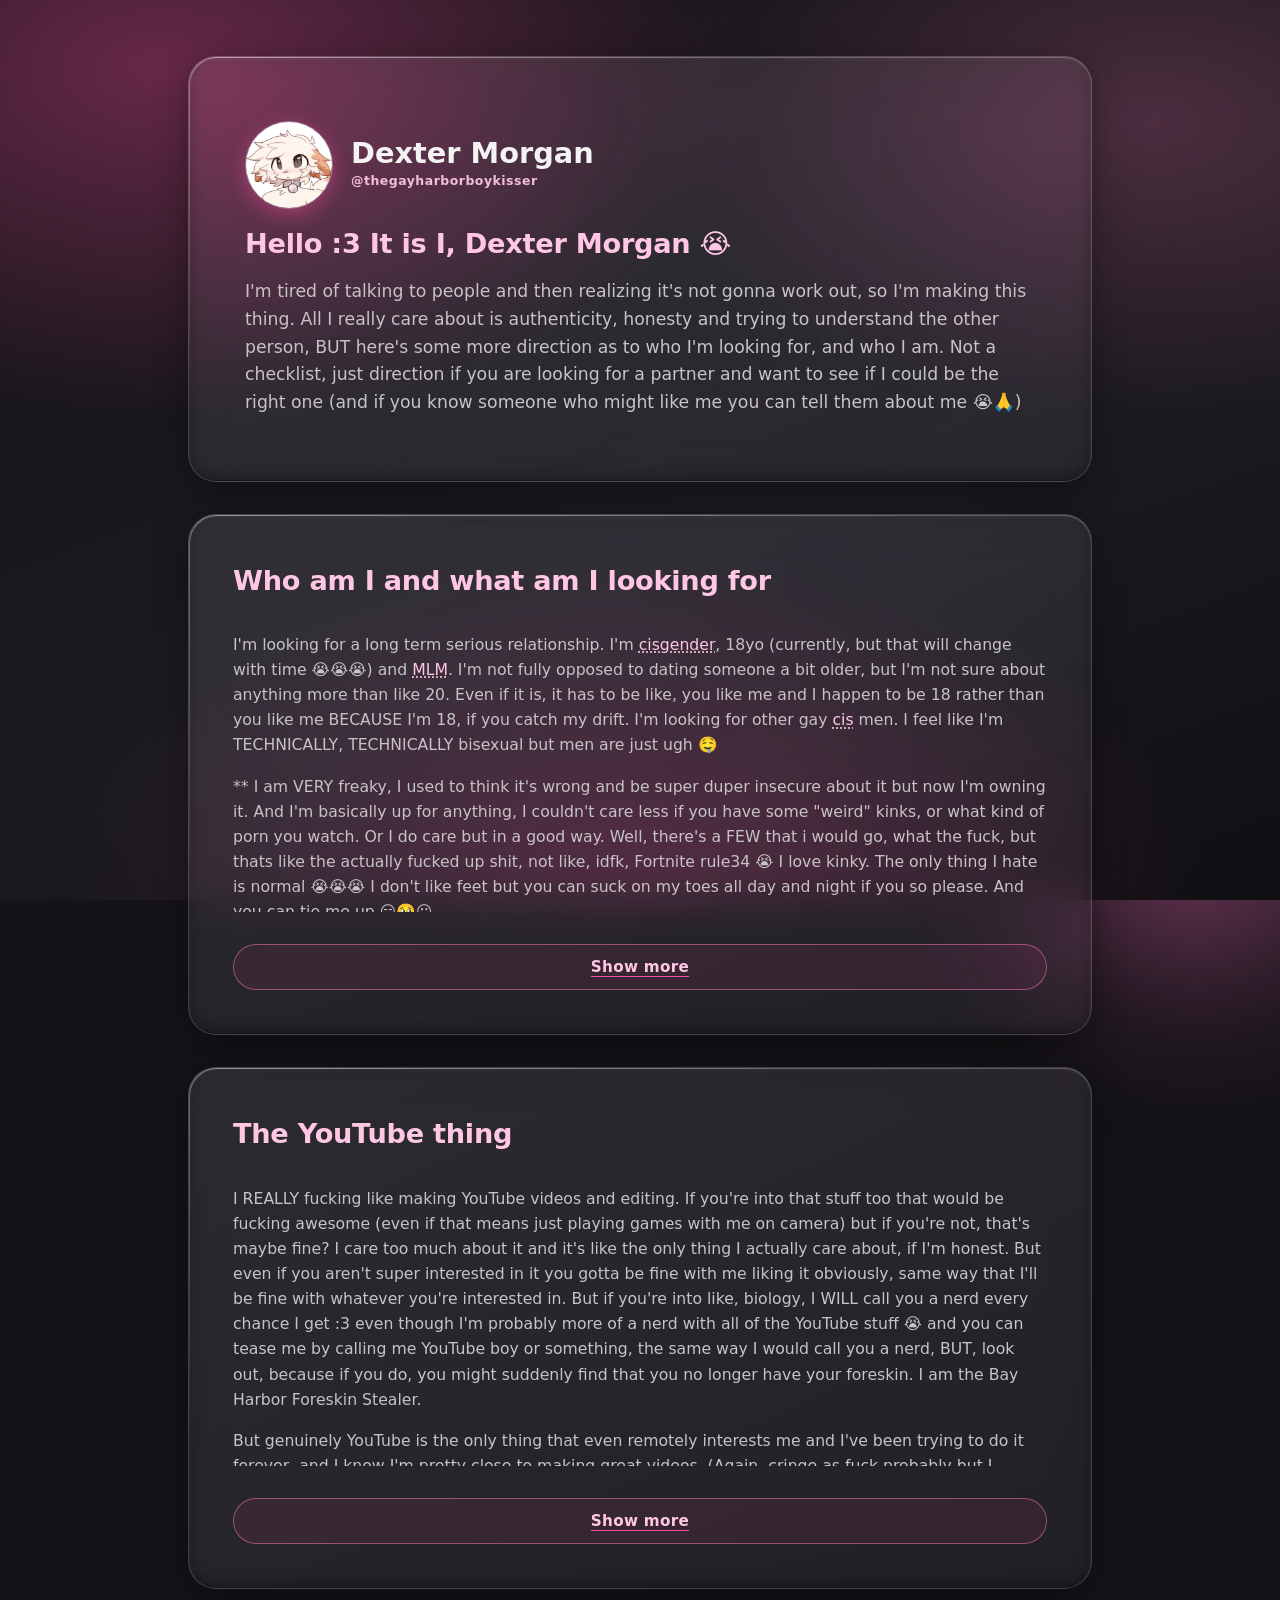
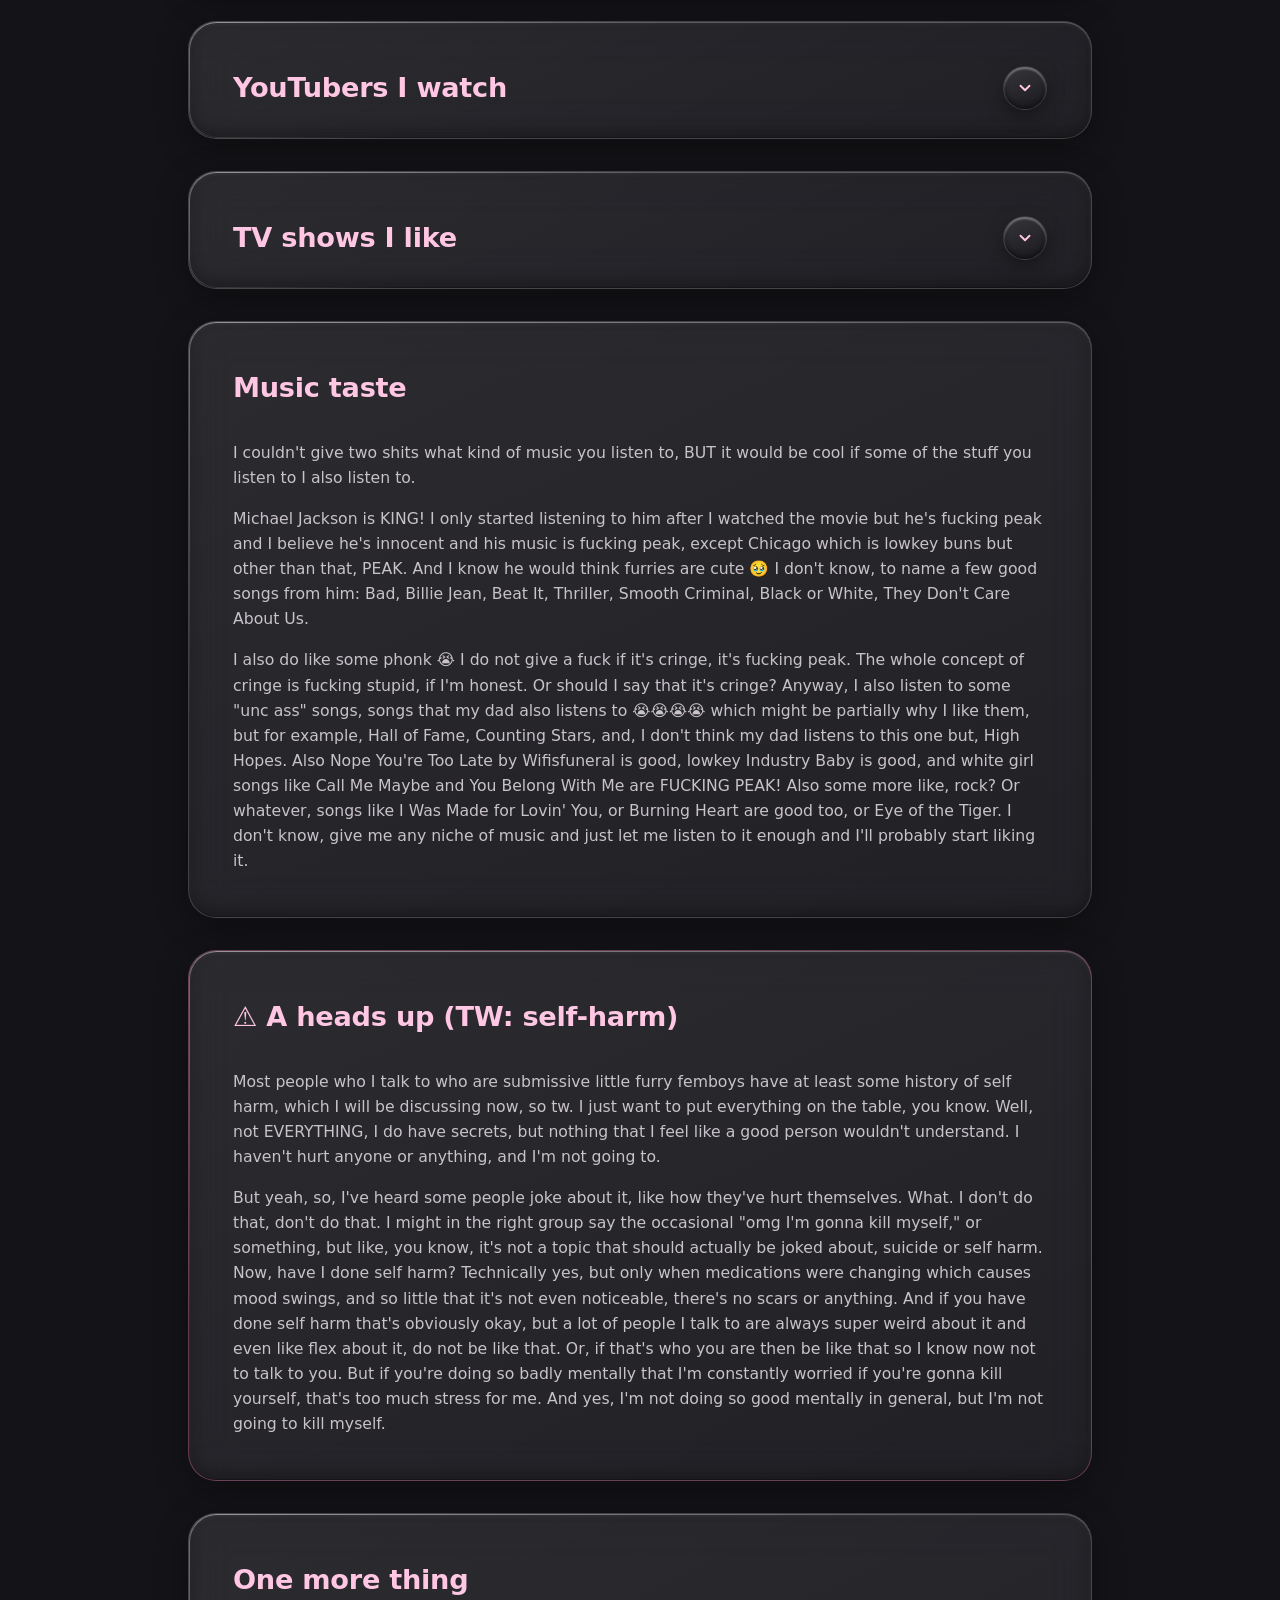
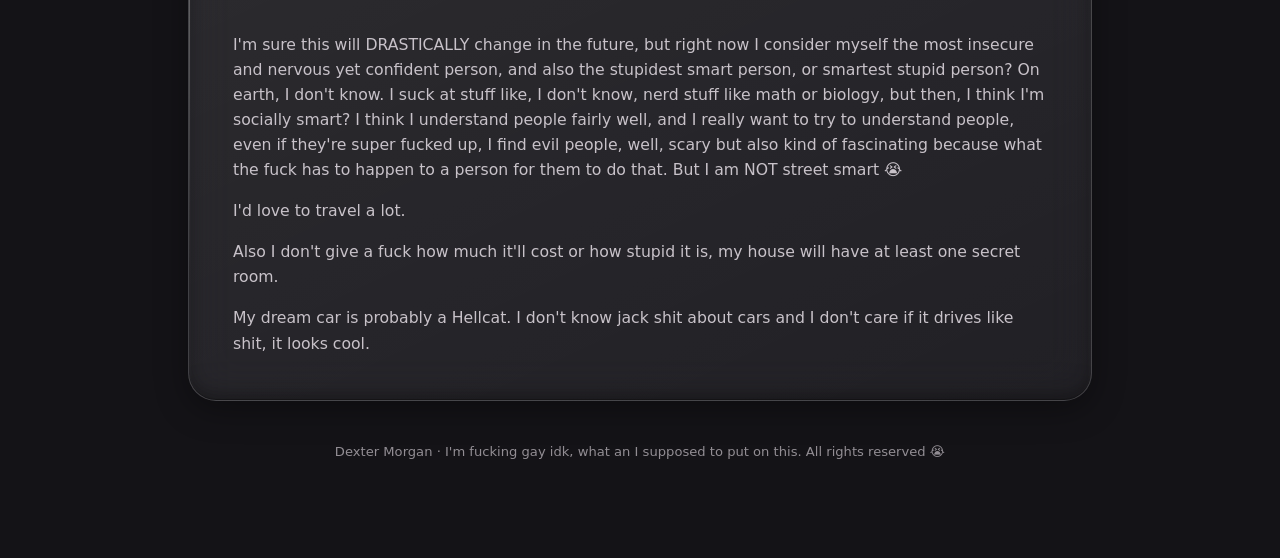
==== indedx.html @ f78ec670 "Rename index.html to indedx.html" ====
<!DOCTYPE html>
<html lang="en">
<head>
<meta charset="utf-8"/>
<meta content="width=device-width, initial-scale=1.0" name="viewport"/>
<meta name="theme-color" content="#141317"/>
<meta name="apple-mobile-web-app-status-bar-style" content="black"/>
<meta name="color-scheme" content="dark"/>
<link rel="icon" type="image/png" href="favicon.png"/>
<title>About Me</title>
<script>
  // If this file is being served for the /socialanxiety path, bounce immediately.
  if (/\/socialanxiety\/?$/.test(window.location.pathname)) {
    window.location.replace("https://youtu.be/AqlhRFUYCM8");
  }
</script>
<style>
  :root{
    --bg-0:#141317;
    --bg-1:#1c1a20;
    --pink-0:#ff7ab8;
    --pink-1:#ff4fa0;
    --pink-soft:#ffc7e3;
    --glass-fill: rgba(255,255,255,0.06);
    --glass-fill-strong: rgba(255,255,255,0.1);
    --glass-border: rgba(255,255,255,0.14);
    --text-0:#f5f2f4;
    --text-1:#c8c2c9;
    --radius-lg: 28px;
    --radius-md: 18px;
  }

  *{ box-sizing:border-box; margin:0; padding:0; }
  html{ -webkit-text-size-adjust:100%; scroll-behavior:smooth; background:var(--bg-0); }

  body{
    min-height:100svh;
    font-family:'Segoe UI', system-ui, -apple-system, sans-serif;
    color:var(--text-0);
    background:
      radial-gradient(60% 50% at 12% 8%, rgba(255,79,160,0.35), transparent 60%),
      radial-gradient(55% 45% at 90% 12%, rgba(255,122,184,0.22), transparent 60%),
      radial-gradient(65% 55% at 50% 100%, rgba(255,79,160,0.18), transparent 60%),
      linear-gradient(160deg, var(--bg-0), var(--bg-1) 60%, #100f13);
    background-attachment:fixed;
    background-size: 130% 130%, 120% 120%, 115% 115%, auto;
    background-position: 10% 10%, 90% 5%, 50% 100%, 0 0;
    animation: shiftBackground 46s ease-in-out infinite;
    overflow-x:hidden;
    line-height:1.6;
  }

  body::before, body::after{
    content:"";
    position:fixed;
    border-radius:50%;
    filter: blur(80px) saturate(130%);
    z-index:-1;
    opacity:0.6;
    will-change: transform;
  }
  body::before{
    width:min(50vw, 480px); height:min(50vw, 480px);
    background:radial-gradient(circle, var(--pink-1), transparent 70%);
    top:-10%; left:-10%;
    animation: driftBlobsA 38s ease-in-out infinite;
  }
  body::after{
    width:min(45vw, 420px); height:min(45vw, 420px);
    background:radial-gradient(circle, var(--pink-0), transparent 70%);
    bottom:-15%; right:-10%;
    animation: driftBlobsB 46s ease-in-out infinite;
  }

  @keyframes driftBlobsA{
    0%{ transform: translate(0,0) scale(1) rotate(0deg); }
    25%{ transform: translate(70px,-50px) scale(1.12) rotate(10deg); }
    50%{ transform: translate(30px,60px) scale(0.94) rotate(-6deg); }
    75%{ transform: translate(-60px,10px) scale(1.06) rotate(6deg); }
    100%{ transform: translate(0,0) scale(1) rotate(0deg); }
  }
  @keyframes driftBlobsB{
    0%{ transform: translate(0,0) scale(1) rotate(0deg); }
    30%{ transform: translate(-60px,40px) scale(1.1) rotate(-8deg); }
    60%{ transform: translate(-20px,-60px) scale(0.92) rotate(5deg); }
    85%{ transform: translate(50px,-15px) scale(1.05) rotate(-4deg); }
    100%{ transform: translate(0,0) scale(1) rotate(0deg); }
  }
  @keyframes shiftBackground{
    0%{ background-position: 10% 10%, 90% 5%, 50% 100%, 0 0; }
    25%{ background-position: 4% 6%, 94% 0%, 44% 96%, 0 0; }
    50%{ background-position: 0% 2%, 96% 14%, 56% 92%, 0 0; }
    75%{ background-position: 14% 4%, 86% 12%, 62% 100%, 0 0; }
    100%{ background-position: 10% 10%, 90% 5%, 50% 100%, 0 0; }
  }

  .wrap{
    max-width:1000px;
    margin:0 auto;
    padding: clamp(20px, 5vw, 56px) clamp(16px, 6vw, 48px) clamp(48px, 8vw, 96px);
    display:flex;
    flex-direction:column;
    gap: clamp(20px, 4vw, 32px);
  }

  .glass{
    background: linear-gradient(155deg, var(--glass-fill-strong), var(--glass-fill));
    border: 1px solid var(--glass-border);
    border-radius: var(--radius-lg);
    backdrop-filter: blur(22px) saturate(140%);
    -webkit-backdrop-filter: blur(22px) saturate(140%);
    box-shadow:
      0 8px 32px rgba(0,0,0,0.35),
      inset 0 1px 0 rgba(255,255,255,0.22),
      inset 0 2px 5px rgba(255,255,255,0.06),
      inset 0 -1px 0 rgba(0,0,0,0.3),
      inset 0 -6px 14px rgba(0,0,0,0.28);
    position:relative;
  }
  .glass::before{
    content:"";
    position:absolute; inset:0; border-radius:inherit; padding:1px;
    background:linear-gradient(155deg, rgba(255,255,255,0.35), transparent 40%);
    -webkit-mask: linear-gradient(#000 0 0) content-box, linear-gradient(#000 0 0);
    -webkit-mask-composite: xor; mask-composite: exclude;
    pointer-events:none;
  }

  /* ---------- pink jump / trigger links ---------- */
  .pink-link{
    color:var(--pink-0);
    text-decoration:underline;
    text-decoration-color:var(--pink-1);
    text-underline-offset:4px;
    font-weight:600;
    cursor:pointer;
    background:none;
    border:none;
    font:inherit;
    padding:0;
  }
  .pink-link:hover{ color:var(--pink-soft); }

  .term-tooltip{
    position:relative;
    cursor:help;
    color:var(--pink-soft);
    text-decoration:underline dotted;
    text-underline-offset:2px;
  }
  .term-tooltip::after{
    content: attr(data-tooltip);
    position:absolute;
    left:50%;
    top:100%;
    transform:translateX(-50%);
    white-space:nowrap;
    background:rgba(20,18,22,0.95);
    color:#fff;
    padding:6px 10px;
    border-radius:999px;
    font-size:0.78rem;
    opacity:0;
    pointer-events:none;
    transition:opacity 0.15s ease;
    margin-top:8px;
    z-index:10;
  }
  .term-tooltip:hover::after{ opacity:1; }

  /* ---------- hero ---------- */
  .hero{
    padding: clamp(32px, 6vw, 64px) clamp(24px, 6vw, 56px);
    display:flex;
    flex-direction:column;
    align-items:flex-start;
    gap:20px;
  }
  .hero-heading{
    display:flex;
    align-items:center;
    gap:18px;
  }
  .avatar{
    width:88px; height:88px; border-radius:50%;
    object-fit:cover;
    border:1px solid rgba(255,255,255,0.35);
    box-shadow: 0 6px 20px rgba(255,79,160,0.4), inset 0 2px 4px rgba(255,255,255,0.4);
    flex-shrink:0;
  }
  .hero-title{
    display:flex;
    flex-direction:column;
    gap:2px;
  }
  .eyebrow{
    text-transform:uppercase; letter-spacing:0.16em; font-size:0.75rem;
    color:var(--pink-soft); font-weight:600;
  }
  .hero-name{
    font-size: 1.8rem;
    font-weight:700;
    line-height:1.02;
    color:var(--text-0);
  }
  .hero-handle{
    color:var(--pink-soft);
    font-size:0.78rem;
    opacity:0.94;
    letter-spacing:0.04em;
    font-weight:600;
  }
  h1{
    margin:0;
    font-size: clamp(1.3rem, 2.6vw, 1.7rem);
    line-height:1.08;
    font-weight:700;
    letter-spacing:-0.01em;
    color:var(--pink-soft);
  }
  .hero p{ max-width:none; width:100%; color:var(--text-1); font-size: clamp(0.98rem, 1.4vw, 1.08rem); }
  @media (max-width:760px){
    .hero{ grid-template-columns:1fr; }
    .hero-heading{ flex-direction:column; align-items:flex-start; }
  }

  /* YouTube PFP preview button and modal */
  .youtube-btn{ display:inline-block; margin-top:6px; border-radius:999px; padding:6px 10px; font-weight:700; font-size:0.9rem; color:var(--pink-soft); background:transparent; border:1px solid rgba(255,122,184,0.45); cursor:pointer; }
  .youtube-btn:hover{ background:rgba(255,79,160,0.06); }

  .yt-modal{ z-index:120; }
  .yt-modal .modal-box{ width:min(60vw,420px); height:auto; aspect-ratio:auto; padding:12px; display:flex; align-items:center; justify-content:center; background:linear-gradient(155deg, var(--glass-fill-strong), var(--glass-fill)); }
  .yt-modal img{ width:100%; height:100%; object-fit:contain; border-radius:12px; background:#000; }

  /* ---------- YouTubers I watch (vertical list, pfp left) ---------- */
  .yt-subs{ display:grid; grid-template-columns:repeat(auto-fill, minmax(200px, 1fr)); gap:8px 16px; }
  .yt-sub{ display:flex; gap:12px; align-items:center; padding:8px 4px; min-width:0; }
  .yt-sub a{ display:flex; gap:12px; align-items:center; text-decoration:none; color:inherit; width:100%; }
  .yt-sub img{ width:48px; height:48px; border-radius:8px; object-fit:cover; border:1px solid rgba(255,255,255,0.04); box-shadow:0 6px 18px rgba(0,0,0,0.35); transition: transform 0.16s ease, box-shadow 0.16s ease; background:linear-gradient(180deg,#0f0f11,#151415); }
  .yt-sub:hover img{ transform:scale(1.06); box-shadow:0 12px 30px rgba(255,79,160,0.12); }
  .yt-sub .meta{ display:flex; flex-direction:column; align-items:flex-start; min-width:0; }
  .yt-sub .label{ font-size:0.95rem; font-weight:700; color:var(--text-0); max-width:100%; overflow:hidden; text-overflow:ellipsis; white-space:nowrap; }
  .yt-sub .handle{ font-size:0.78rem; color:var(--text-1); opacity:0.95; margin-top:4px; max-width:100%; overflow:hidden; text-overflow:ellipsis; white-space:nowrap; }

  /* TV shows grid & banner */
  .tv-banner{ width:100%; height:200px; border-radius:16px; background-size:cover; background-position:center; margin-bottom:20px; box-shadow: inset 0 1px 0 rgba(255,255,255,0.04), 0 8px 24px rgba(0,0,0,0.4); overflow:hidden; }
  .tv-banner[aria-hidden="true"]{ display:none; margin-bottom:0; }
  .tv-grid{ display:grid; grid-template-columns:repeat(5, 1fr); gap:24px 20px; align-items:start; padding:6px 4px 12px; }
  @media (max-width:900px){ .tv-grid{ grid-template-columns:repeat(4,1fr);} }
  @media (max-width:720px){ .tv-grid{ grid-template-columns:repeat(3,1fr); gap:20px 16px;} }
  @media (max-width:460px){ .tv-grid{ grid-template-columns:repeat(2,1fr); gap:18px 14px;} }
  .tv-card{ display:flex; flex-direction:column; gap:10px; }
  #tvShows.collapsed{ padding-bottom:12px; }
  #tvShows .expandable-wrap{ max-height:0; overflow:hidden; transition:max-height 0.35s ease; display:flex; flex-direction:column; gap:16px; margin-top:0; }
  #tvShows .expandable-wrap.expanded{ max-height:2000px; margin-top:6px; }
  .tv-poster{ border-radius:12px; overflow:hidden; background:#0f0f11; position:relative; aspect-ratio:2/3; transition: box-shadow 0.25s ease, transform 0.25s ease; border:1px solid rgba(255,255,255,0.06); }
  .tv-poster button{ display:block; width:100%; height:100%; border:none; background:transparent; padding:0; margin:0; cursor:pointer; }
  .tv-poster img{ width:100%; height:100%; object-fit:cover; display:block; transition: transform 0.24s ease; position:relative; z-index:0; }
  .tv-title{ font-size:0.88rem; font-weight:700; color:var(--text-0); line-height:1.2; text-align:center; padding:0 4px; margin-top:2px; }
  .tv-poster::before{ content:''; position:absolute; inset:0; background:linear-gradient(115deg, rgba(255,255,255,0) 15%, rgba(255,255,255,0.14) 38%, rgba(255,255,255,0.55) 50%, rgba(255,255,255,0.14) 62%, rgba(255,255,255,0) 85%); mix-blend-mode:overlay; transform:translateX(-140%); opacity:0; transition: transform 0.45s ease, opacity 0.25s ease; pointer-events:none; z-index:1; }
  .tv-poster:hover::before{ transform:translateX(140%); opacity:1; }
  .tv-poster:hover img{ transform:scale(1.05); }
  .tv-card:hover .tv-poster{ box-shadow:0 18px 40px rgba(255,79,160,0.18); transform:translateY(-3px); }

  /* header row shared by the collapsible sections: heading left, arrow pinned right + vertically centered on the row itself (not the whole card) */
  .section-header{ display:flex; align-items:center; justify-content:space-between; gap:16px; }
  .section-header h2{ margin-bottom:0; line-height:1; transform:translateY(-1px); }
  #subscriptions.collapsed{ padding-bottom:12px; }
  #subscriptions .expandable-wrap{ max-height:0; overflow:hidden; transition:max-height 0.35s ease; margin-top:0; }
  #subscriptions .expandable-wrap.expanded{ max-height:2000px; margin-top:6px; }
  .yt-toggle{
    flex-shrink:0;
    width:44px; height:44px; display:inline-flex; align-items:center; justify-content:center;
    border-radius:999px;
    background: linear-gradient(160deg, rgba(255,255,255,0.09), rgba(255,255,255,0.02) 55%, rgba(0,0,0,0.12));
    border:1px solid rgba(255,255,255,0.1);
    color:var(--pink-soft); font-size:22px; cursor:pointer; padding:0; line-height:1;
    box-shadow:
      0 6px 18px rgba(0,0,0,0.35),
      inset 0 2px 2px rgba(255,255,255,0.35),
      inset 0 -3px 5px rgba(0,0,0,0.45),
      inset 0 0 0 1px rgba(0,0,0,0.15);
    transition: transform 0.18s ease, background-color 0.18s ease;
  }
  .yt-toggle .arrow{ display:flex; align-items:center; justify-content:center; width:18px; height:18px; transition: transform 0.25s ease; }
  .yt-toggle .arrow svg{ display:block; width:100%; height:100%; }
  .yt-toggle .arrow.open{ transform:rotate(180deg); }
  .yt-toggle:hover{ transform:translateY(-2px) scale(1.05); }

  section h2{ font-size: clamp(1.3rem, 2.6vw, 1.7rem); margin-bottom:14px; letter-spacing:-0.01em; }
  section.glass h2{ color:var(--pink-soft); }
  .prose{ padding: clamp(24px, 5vw, 44px); display:flex; flex-direction:column; gap:16px; }
  .prose p{ color:var(--text-1); font-size:0.98rem; }

  /* ---------- expandable prose section (show more / show less) ---------- */
  .expandable-wrap{
    max-height:280px;
    overflow:hidden;
    position:relative;
    transition:max-height 0.35s ease;
    display:flex;
    flex-direction:column;
    gap:16px;
  }
  .expandable-wrap.expanded{
    max-height:4000px;
  }
  .expandable-toggle{
    margin-top:16px;
    display:inline-flex;
    align-items:center;
    justify-content:center;
    padding:10px 18px;
    border-radius:999px;
    border:1px solid rgba(255,122,184,0.5);
    background:rgba(255,79,160,0.08);
    color:var(--pink-soft);
    font-size:0.95rem;
    font-weight:700;
    text-transform:none;
    letter-spacing:0.02em;
    transition: transform 0.2s ease, background-color 0.2s ease, box-shadow 0.2s ease;
  }
  .expandable-toggle:hover{
    background:rgba(255,79,160,0.16);
    transform:translateY(-1px);
    box-shadow:0 8px 18px rgba(255,79,160,0.12);
  }

  .nsfw-placeholder{
    border:1px dashed var(--pink-1);
    border-radius:16px;
    padding:16px 20px;
    color:var(--pink-soft);
    font-style:italic;
    font-size:0.9rem;
    background:rgba(255,79,160,0.06);
  }

  /* ---------- grid of glass cards ---------- */
  .grid{ display:grid; grid-template-columns:repeat(3, 1fr); gap:18px; }
  @media (max-width:720px){ .grid{ grid-template-columns:repeat(2, 1fr); } }
  @media (max-width:460px){ .grid{ grid-template-columns:1fr; } }

  /* ============================================================
     CARD COMPONENT
     Each .card is a fully self-contained, copy-pasteable block.
     To add a new card: duplicate the whole <article class="card">
     ...</article> element in the HTML and edit its text/icon.
     Nothing else needs to change — the JS below wires up every
     .card on the page automatically.
     ============================================================ */
  .card{
    padding: clamp(18px, 3vw, 26px);
    display:flex; flex-direction:column; gap:8px;
    transition: transform 0.25s ease, box-shadow 0.25s ease;
  }
  .card:hover{
    transform:translateY(-4px);
    box-shadow: 0 14px 40px rgba(255,79,160,0.25), inset 0 1px 0 rgba(255,255,255,0.2);
  }
  .card .icon{
    width:38px; height:38px; border-radius:12px;
    background:linear-gradient(140deg, var(--pink-0), var(--pink-1));
    box-shadow:0 4px 14px rgba(255,79,160,0.35);
  }
  .card h3{ font-size:1rem; font-weight:600; }
  .card .card-text{
    font-size:0.88rem;
    color:var(--text-1);
    display:-webkit-box;
    -webkit-line-clamp:4;
    -webkit-box-orient:vertical;
    overflow:hidden;
  }
  .card .card-text.expanded{
    display:block;
    -webkit-line-clamp:unset;
  }
  .card .show-more{
    align-self:flex-start;
    margin-top:2px;
  }

  /* ---------- self-harm / heads-up section ---------- */
  .heads-up{
    border-color: rgba(255,122,184,0.3);
  }
  .heads-up h2::before{
    content:"⚠ ";
  }

  /* ---------- contact ---------- */
  .contact{
    padding: clamp(28px, 5vw, 48px);
    display:flex; flex-wrap:wrap; justify-content:space-between; align-items:center; gap:20px;
  }
  .contact p{ max-width:42ch; color:var(--text-1); }
  .btn{
    display:inline-flex; align-items:center; justify-content:center;
    padding:13px 28px; border-radius:999px;
    background:linear-gradient(135deg, var(--pink-0), var(--pink-1));
    color:#1a0d15; font-weight:700; font-size:0.95rem; text-decoration:none;
    border:1px solid rgba(255,255,255,0.4);
    box-shadow:0 8px 24px rgba(255,79,160,0.4);
    white-space:nowrap;
    transition: transform 0.2s ease, box-shadow 0.2s ease;
  }
  .btn:hover{ transform:translateY(-2px); box-shadow:0 12px 32px rgba(255,79,160,0.55); }

  footer{ text-align:center; color:var(--text-1); font-size:0.82rem; opacity:0.7; padding-top:8px; }

  /* ---------- video modal (lightbox) ---------- */
  .modal-overlay{
    position:fixed; inset:0;
    background:rgba(10,8,10,0.72);
    backdrop-filter: blur(6px);
    -webkit-backdrop-filter: blur(6px);
    display:none; align-items:center; justify-content:center;
    padding: 24px;
    z-index:100;
    opacity:0; pointer-events:none;
    transition: opacity 0.25s ease;
  }
  .modal-overlay.open{ display:flex; opacity:1; pointer-events:auto; }

  .modal-box{
    position:relative;
    width:min(78vw, 520px);
    aspect-ratio: 1 / 1;
    background: linear-gradient(155deg, var(--glass-fill-strong), var(--glass-fill));
    border: 1px solid var(--glass-border);
    border-radius: var(--radius-lg);
    backdrop-filter: blur(22px) saturate(140%);
    -webkit-backdrop-filter: blur(22px) saturate(140%);
    box-shadow: 0 20px 60px rgba(0,0,0,0.5), inset 0 1px 0 rgba(255,255,255,0.18);
    overflow:hidden;
    transform: scale(0.94);
    transition: transform 0.25s ease;
  }
  .modal-overlay.open .modal-box{ transform:scale(1); }

  .modal-box video{
    width:100%; height:100%;
    object-fit:cover;
    display:block;
    background:#000;
  }

  .modal-btn{
    position:absolute;
    display:flex; align-items:center; justify-content:center;
    width:40px; height:40px;
    border-radius:50%;
    background:rgba(20,18,22,0.55);
    border:1px solid rgba(255,255,255,0.25);
    color:var(--text-0);
    font-size:1.1rem;
    cursor:pointer;
    backdrop-filter: blur(8px);
    transition: background 0.2s ease, transform 0.2s ease;
    z-index:5;
  }
  .modal-btn:hover{ background:rgba(255,79,160,0.5); transform:scale(1.06); }

  .modal-close{ top:12px; right:12px; }

  @media (prefers-reduced-motion: reduce){
    .card, .btn, .modal-overlay, .modal-box, .modal-btn{ transition:none; }
  }
</style>
</head>
<body>
<div class="wrap">
<header class="glass hero">
  <div class="hero-heading">
    <img alt="Profile photo" class="avatar" src="3d6907e68f35bd6d1c4a0d630f6a1979.png"/>
      <div class="hero-title">
      <div class="hero-name"><span class="grad-text">Dexter Morgan</span></div>
      <div class="hero-handle">@thegayharborboykisser</div>
    </div>
  </div>
  <h1><span class="grad-text">Hello :3 It is I, Dexter Morgan</span> 😭</h1>
  <p>
        I'm tired of talking to people and then realizing it's not gonna work out, so I'm making this thing. All I really care about is authenticity, honesty and trying to understand the other person, BUT here's some more direction as to who I'm looking for, and who I am. Not a checklist, just direction if you are looking for a partner and want to see if I could be the right one (and if you know someone who might like me you can tell them about me 😭🙏)
      </p>
</header>
<section class="glass prose">
<h2>Who am I and what am I looking for</h2>
<div class="expandable-wrap">
<p>I'm looking for a long term serious relationship. I'm <span class="term-tooltip" data-tooltip="Same gender identity as birth sex">cisgender</span>, 18yo (currently, but that will change with time 😭😭😭) and <span class="term-tooltip" data-tooltip="Male loving male">MLM</span>. I'm not fully opposed to dating someone a bit older, but I'm not sure about anything more than like 20. Even if it is, it has to be like, you like me and I happen to be 18 rather than you like me BECAUSE I'm 18, if you catch my drift. I'm looking for other gay <span class="term-tooltip" data-tooltip="Same gender identity as birth sex">cis</span> men. I feel like I'm TECHNICALLY, TECHNICALLY bisexual but men are just ugh 🤤</p>
<p>** I am VERY freaky, I used to think it's wrong and be super duper insecure about it but now I'm owning it. And I'm basically up for anything, I couldn't care less if you have some "weird" kinks, or what kind of porn you watch. Or I do care but in a good way. Well, there's a FEW that i would go, what the fuck, but thats like the actually fucked up shit, not like, idfk, Fortnite rule34 😭 I love kinky. The only thing I hate is normal 😭😭😭 I don't like feet but you can suck on my toes all day and night if you so please. And you can tie me up 😏🥺😛</p>
<p>Now, even though I want one serious partner at a time, and have romantic feelings for one person at a time, I am NOT dying before going to AT LEAST one furry orgy 😭 Preferably more than one. And whether you're coming or not, that's up to you, but I'm going. And if you don't approve of that, then we're not gonna work out. I'm probably not gonna be okay with you being poly. Nothing wrong with it, but I want to be the only person you have romantic feelings for. Now again sex is different, but I want to be the only person you come home to and talk to about how weird or awkward something was, you know? And it should be more of like a, "hey there's this thing next month," rather than "hey I'm gonna go fuck our neighbor again bye."</p>
<p>I couldn't care less what you look like, the closer to average the better 😭 If you're fat / chubby, which I am too, (I feel like I'm more chubby than fat but people have different things for it) that's okay, but I am going to lose weight eventually and I would hope you do too. We can go to the gym together :3 If I'm still chubby by 25, then we've got a problem, or like, I've got a problem. But right now, I'm not doing super great mentally and I'm not ready to, y'know, lose the weight yet. But like, chubby isn't a turn off for me. And yes, I'm not doing super great mentally, but I'm not in like critical condition or anything, and I wrote more about my mental stuff <a class="pink-link" href="#self-harm">here</a>.</p>
<p>The closer you live to Finland the better, and ideally I'd like to keep living in Finland, but anything could happen obviously. The only thing that matters is that we would eventually live together, even if that's not anytime soon. Or in Finland.</p>
<p>Having a, whatever sized, house next to a river or some body of water so we can go swim and stuff, that would be GREAT. But you aren't going to catch me DEAD in an outhouse 😭 I'll just shit in the woods, thank you very much.</p>
<p>I think I'm really kind, or I try to be at least. I can probably come off as kinda blunt too sometimes tho. And honestly sometimes I'm a bit too "kind" even, like I can't kill even mosquitos and I feel REALLY REALLY bad about throwing food away 😭</p>
<p>I'm definitely more of a bottom, but I can switch too, I think. (I don't really know, I'm still a virgin 😭) but I'd assume I can. I feel like all I really care about is sex, not whether it's me dicking someone down or me getting dicked down.</p>
</div>
<button class="pink-link expandable-toggle show-more" type="button">Show more</button>
</section>
<section class="glass prose" id="youtube">
<h2>The YouTube thing</h2>
<div class="expandable-wrap">
<p>I REALLY fucking like making YouTube videos and editing. If you're into that stuff too that would be fucking awesome (even if that means just playing games with me on camera) but if you're not, that's maybe fine? I care too much about it and it's like the only thing I actually care about, if I'm honest. But even if you aren't super interested in it you gotta be fine with me liking it obviously, same way that I'll be fine with whatever you're interested in. But if you're into like, biology, I WILL call you a nerd every chance I get :3 even though I'm probably more of a nerd with all of the YouTube stuff 😭 and you can tease me by calling me YouTube boy or something, the same way I would call you a nerd, BUT, look out, because if you do, you might suddenly find that you no longer have your foreskin. I am the Bay Harbor Foreskin Stealer.</p>
<p>But genuinely YouTube is the only thing that even remotely interests me and I've been trying to do it forever, and I know I'm pretty close to making great videos. (Again, cringe as fuck probably but I DON'T CARE) I don't have any good YouTube videos I could showcase, so I'll instead show an edit I've made, <button class="pink-link" data-video-open="" type="button">here</button>. I know how to edit, I know how to keep the flow in videos. I've been editing since I was seven years old. (Also if you say "preset warrior" about the edit I will sue)</p>
<p>Fun fact, assuming I would have an RPM of, say, 3€, which I'm pretty sure is not unrealistic for gaming content (RPM means the amount of ad revenue you get after YouTube's cut) before taxes, if I got a video with 10 million views, that's fucking 30,000€. That's so much! And that's just one video! And high-RPM niches like finance, I'm pretty sure can have an RPM of up to 30€ or something. That's fucking 300,000€, almost half a million! The amount of RPM you have is based on how much money advertisers are willing to pay to have their ads on your videos, so if you make like, Minecraft noob vs pro vs hacker, that's gonna have a low ass RPM because the only people watching it are kids who are NOT going to buy the ugly ass car you're promoting. Unlike something like finance. I'm such a nerd 😭</p>
<p>Also I have had some success on YouTube, I have one Short, not long form, which Shorts are so fucking easy but still, that has 14 million views. I would've made like 500-700€ I'm pretty sure if I was monetized and the content was fair use. Which it was NOT 😭 So I know it's possible. Also some long form videos with like a thousand views here and there, but nothing crazy.</p>
<p>If YouTube doesn't work out I'd probably edit for other people or maybe do some coding stuff, but I am NOT sitting in some office for my entire life. I'm in school for programming, or should be, but the little while I was there, until I stopped going because of depression, I was like the top of my class, and I know I could be at least a decent coder. (But like I said, I don't know shit, and this whole fucking website is AI generated 😭 obviously the text you're reading isn't) I'm going to a different school now that's still programming but it's like all the "failures" who couldn't handle regular school, which is perfect.</p>
<p>Also I am VERY awkward right now but I feel like in 5 years I'll be very confident, but we'll see. But I'm only awkward in real life, even like on camera I'm super confident.</p>
</div>
<button class="pink-link expandable-toggle show-more" type="button">Show more</button>
</section>
<section class="glass prose" id="subscriptions">
<div class="section-header">
  <h2>YouTubers I watch</h2>
  <button id="ytSubsToggle" class="yt-toggle" type="button" aria-expanded="false" aria-label="Open YouTubers I watch"><span class="arrow"><svg viewBox="0 0 24 24" fill="none" stroke="currentColor" stroke-width="2.5" stroke-linecap="round" stroke-linejoin="round" xmlns="http://www.w3.org/2000/svg"><polyline points="6 9 12 15 18 9"></polyline></svg></span></button>
</div>
<div class="expandable-wrap">
  <div class="yt-subs" id="ytSubs" aria-live="polite"></div>
</div>
</section>

<section class="glass prose" id="tvShows">
<div class="section-header">
  <h2>TV shows I like</h2>
  <button id="tvToggle" class="yt-toggle" type="button" aria-expanded="false" aria-label="Open TV shows"><span class="arrow"><svg viewBox="0 0 24 24" fill="none" stroke="currentColor" stroke-width="2.5" stroke-linecap="round" stroke-linejoin="round" xmlns="http://www.w3.org/2000/svg"><polyline points="6 9 12 15 18 9"></polyline></svg></span></button>
</div>
<div class="expandable-wrap">
  <div class="tv-banner" id="tvBanner" aria-hidden="true"></div>
  <div class="tv-grid" id="tvGrid" aria-live="polite"></div>
  <p style="font-size:0.86rem; color:var(--text-1); margin-top:14px;">I haven’t finished all the shows listed yet.</p>
</div>
</section>

<section class="glass prose">
<h2>Music taste</h2>
<p>I couldn't give two shits what kind of music you listen to, BUT it would be cool if some of the stuff you listen to I also listen to.</p>
<p>Michael Jackson is KING! I only started listening to him after I watched the movie but he's fucking peak and I believe he's innocent and his music is fucking peak, except Chicago which is lowkey buns but other than that, PEAK. And I know he would think furries are cute 🥹 I don't know, to name a few good songs from him: Bad, Billie Jean, Beat It, Thriller, Smooth Criminal, Black or White, They Don't Care About Us.</p>
<p>I also do like some phonk 😭 I do not give a fuck if it's cringe, it's fucking peak. The whole concept of cringe is fucking stupid, if I'm honest. Or should I say that it's cringe? Anyway, I also listen to some "unc ass" songs, songs that my dad also listens to 😭😭😭😭 which might be partially why I like them, but for example, Hall of Fame, Counting Stars, and, I don't think my dad listens to this one but, High Hopes. Also Nope You're Too Late by Wifisfuneral is good, lowkey Industry Baby is good, and white girl songs like Call Me Maybe and You Belong With Me are FUCKING PEAK! Also some more like, rock? Or whatever, songs like I Was Made for Lovin' You, or Burning Heart are good too, or Eye of the Tiger. I don't know, give me any niche of music and just let me listen to it enough and I'll probably start liking it.</p>
</section>
<section class="glass prose heads-up" id="self-harm">
<h2>A heads up (TW: self-harm)</h2>
<p>Most people who I talk to who are submissive little furry femboys have at least some history of self harm, which I will be discussing now, so tw. I just want to put everything on the table, you know. Well, not EVERYTHING, I do have secrets, but nothing that I feel like a good person wouldn't understand. I haven't hurt anyone or anything, and I'm not going to.</p>
<p>But yeah, so, I've heard some people joke about it, like how they've hurt themselves. What. I don't do that, don't do that. I might in the right group say the occasional "omg I'm gonna kill myself," or something, but like, you know, it's not a topic that should actually be joked about, suicide or self harm. Now, have I done self harm? Technically yes, but only when medications were changing which causes mood swings, and so little that it's not even noticeable, there's no scars or anything. And if you have done self harm that's obviously okay, but a lot of people I talk to are always super weird about it and even like flex about it, do not be like that. Or, if that's who you are then be like that so I know now not to talk to you. But if you're doing so badly mentally that I'm constantly worried if you're gonna kill yourself, that's too much stress for me. And yes, I'm not doing so good mentally in general, but I'm not going to kill myself.</p>
</section>
<section class="glass prose">
<h2>One more thing</h2>
<p>I'm sure this will DRASTICALLY change in the future, but right now I consider myself the most insecure and nervous yet confident person, and also the stupidest smart person, or smartest stupid person? On earth, I don't know. I suck at stuff like, I don't know, nerd stuff like math or biology, but then, I think I'm socially smart? I think I understand people fairly well, and I really want to try to understand people, even if they're super fucked up, I find evil people, well, scary but also kind of fascinating because what the fuck has to happen to a person for them to do that. But I am NOT street smart 😭</p>
<p>I'd love to travel a lot.</p>
<p>Also I don't give a fuck how much it'll cost or how stupid it is, my house will have at least one secret room.</p>
<p>My dream car is probably a Hellcat. I don't know jack shit about cars and I don't care if it drives like shit, it looks cool.</p>
</section>
<footer>Dexter Morgan · I'm fucking gay idk, what an I supposed to put on this. All rights reserved 😭</footer>
</div>
<!-- ---------- video modal (lightbox) ---------- -->
<!-- ---------- YouTube PFP modal (temporary) ---------- -->
<!-- YouTube PFP preview removed -->

<div class="modal-overlay" id="videoModal">
<div class="modal-box">
<button aria-label="Close" class="modal-btn modal-close" id="modalClose" type="button">×</button>
<video id="modalVideo" loop="" playsinline=""></video>
</div>
</div>

<div class="modal-overlay" id="tvInfoModal">
<div class="modal-box tv-info-box">
<button aria-label="Close" class="modal-btn modal-close" id="tvModalClose" type="button">×</button>
<div class="tv-modal-content">
<h3 id="tvModalTitle"></h3>
<p id="tvModalText"></p>
</div>
</div>
</div>
<script>
    // ---------- Reset page state on refresh ----------
    function resetPageState(){
      if ('scrollRestoration' in history) history.scrollRestoration = 'manual';
      window.scrollTo({ top: 0, left: 0, behavior: 'instant' });

      document.querySelectorAll('.expandable-wrap.expanded').forEach(function(wrap){
        wrap.classList.remove('expanded');
      });
      document.querySelectorAll('.card .card-text.expanded').forEach(function(text){
        text.classList.remove('expanded');
      });
      document.querySelectorAll('.show-more, .expandable-toggle').forEach(function(btn){
        btn.textContent = 'Show more';
      });
    }

    window.addEventListener('pageshow', function(event){
      if (event.persisted) resetPageState();
    });
    window.addEventListener('load', resetPageState);

    // ---------- Show more / show less for every .card ----------
    document.querySelectorAll('.card').forEach(function(card){
      var text = card.querySelector('.card-text');
      var btn = card.querySelector('.show-more');
      if(!text || !btn) return;
      btn.addEventListener('click', function(){
        var isExpanded = text.classList.toggle('expanded');
        btn.textContent = isExpanded ? 'Show less' : 'Show more';
      });
    });

    // ---------- Show more / show less for full prose sections ----------
    document.querySelectorAll('.expandable-toggle').forEach(function(btn){
      var wrap = btn.previousElementSibling;
      if(!wrap || !wrap.classList.contains('expandable-wrap')) return;
      btn.addEventListener('click', function(){
        var isExpanded = wrap.classList.toggle('expanded');
        btn.textContent = isExpanded ? 'Show less' : 'Show more';
      });
    });

    // ---------- Video lightbox ----------
    // Single video file, loops automatically, no native controls —
    // the only way to stop it is the pink X in the corner.
    var VIDEO_SRC = '84851919c2a6d055687fadc735be2358.mp4';

    var modal = document.getElementById('videoModal');
    var modalVideo = document.getElementById('modalVideo');

    function openModal(){
      modalVideo.src = VIDEO_SRC;
      modalVideo.play().catch(function(){ /* autoplay may be blocked until user interacts */ });
      modal.classList.add('open');
      document.body.style.overflow = 'hidden';
    }

    function closeModal(){
      modal.classList.remove('open');
      modalVideo.pause();
      modalVideo.removeAttribute('src');
      modalVideo.load();
      document.body.style.overflow = '';
    }

    document.querySelectorAll('[data-video-open]').forEach(function(trigger){
      trigger.addEventListener('click', openModal);
    });

    document.getElementById('modalClose').addEventListener('click', closeModal);

    modal.addEventListener('click', function(e){
      if(e.target === modal) closeModal();
    });

    document.addEventListener('keydown', function(e){
      if(!modal.classList.contains('open')) return;
      if(e.key === 'Escape') closeModal();
    });

    // YouTube PFP preview removed.

  // ---------- Static subscription feed (local PFPs, graceful fallback) ----------
  (function(){
    var subs = [
      { name: 'Joe Bartolozzi', handle: 'JoeBartolozzi' },
      { name: 'Markiplier', handle: 'markiplier' },
      { name: 'DougDoug', handle: 'DougDoug' },
      { name: 'martincitopants', handle: 'martincitopants' },
      { name: 'Chadoy', handle: 'Chadoy' },
      { name: '8-BitRyan', handle: '8BitRyan' },
      { name: 'Family Friendly', handle: 'FamilyFriendlyYT' },
      { name: 'Vivilly', handle: 'Vivilly' },
      { name: "Let's Game it Out", handle: 'LetsGameItOut' },
      { name: 'Tranium', handle: 'Tranium' },
      { name: 'SB737', handle: 'SB737' }
    ];

    var container = document.getElementById('ytSubs');
    if(!container) return;

    var placeholder = 'data:image/svg+xml;utf8,' + encodeURIComponent(
      '<svg xmlns="http://www.w3.org/2000/svg" width="80" height="80"><rect width="100%" height="100%" fill="#141317"/><text x="50%" y="50%" dominant-baseline="middle" text-anchor="middle" fill="#ff7ab8" font-family="Segoe UI, system-ui, sans-serif" font-size="16">YT</text></svg>'
    );

    subs.forEach(function(s){
      var wrap = document.createElement('div'); wrap.className = 'yt-sub';
      var a = document.createElement('a');
      a.href = 'https://www.youtube.com/@' + s.handle;
      a.target = '_blank'; a.rel = 'noopener';

      var img = document.createElement('img');
      img.alt = s.name + ' avatar';

      var tried = 0;
      var exts = ['.png','.jpg','.webp','.jpeg'];
      var base = (s.file || s.handle).toLowerCase();
      function tryNext(){
        if(tried >= exts.length){ img.src = placeholder; return; }
        var src = base + exts[tried];
        tried++;
        img.src = src;
      }
      img.addEventListener('error', tryNext);
      // kick off with .png
      tryNext();

      var meta = document.createElement('div'); meta.className = 'meta';
      var label = document.createElement('div'); label.className='label'; label.textContent = s.name;
      var handleEl = document.createElement('div'); handleEl.className='handle'; handleEl.textContent = '@' + s.handle;
      meta.appendChild(label);
      meta.appendChild(handleEl);
      a.appendChild(img);
      a.appendChild(meta);

      wrap.appendChild(a);
      container.appendChild(wrap);

      // optional: try oEmbed as a non-blocking fallback (may be CORS-blocked)
      fetch('https://www.youtube.com/oembed?url=' + encodeURIComponent('https://www.youtube.com/@' + s.handle) + '&format=json').then(function(res){
        if(!res.ok) throw new Error('no oembed');
        return res.json();
      }).then(function(data){
        if(data && data.thumbnail_url) img.src = data.thumbnail_url;
      }).catch(function(){ /* ignore */ });
    });
    // ensure the subscription list is initially closed and toggle is wired
    var subsWrap = document.querySelector('#subscriptions .expandable-wrap');
    var subsBtn = document.getElementById('ytSubsToggle');
    var subsArrow = subsBtn ? subsBtn.querySelector('.arrow') : null;
    if(subsWrap && subsBtn){
      var section = document.getElementById('subscriptions');
      // make sure closed on load
      subsWrap.classList.remove('expanded');
      if(section) section.classList.add('collapsed');
      subsBtn.setAttribute('aria-expanded','false');
      if(subsArrow) subsArrow.classList.remove('open');
      subsBtn.setAttribute('aria-label','Open YouTubers I watch');
      subsBtn.addEventListener('click', function(){
        var is = subsWrap.classList.toggle('expanded');
        // toggle collapsed class on section to reduce bottom padding when closed
        if(section) {
          if(is) section.classList.remove('collapsed'); else section.classList.add('collapsed');
        }
        subsBtn.setAttribute('aria-expanded', is ? 'true' : 'false');
        if(subsArrow) subsArrow.classList.toggle('open', is);
        subsBtn.setAttribute('aria-label', is ? 'Close YouTubers I watch' : 'Open YouTubers I watch');
        // scroll into view when opening
        if(is) subsWrap.scrollIntoView({behavior:'smooth', block:'start'});
      });
    }

    var tvWrap = document.querySelector('#tvShows .expandable-wrap');
    var tvBtn = document.getElementById('tvToggle');
    var tvArrow = tvBtn ? tvBtn.querySelector('.arrow') : null;
    if(tvWrap && tvBtn){
      var tvSection = document.getElementById('tvShows');
      tvWrap.classList.remove('expanded');
      if(tvSection) tvSection.classList.add('collapsed');
      tvBtn.setAttribute('aria-expanded','false');
      if(tvArrow) tvArrow.classList.remove('open');
      tvBtn.setAttribute('aria-label','Open TV shows');
      tvBtn.addEventListener('click', function(){
        var is = tvWrap.classList.toggle('expanded');
        if(tvSection) {
          if(is) tvSection.classList.remove('collapsed'); else tvSection.classList.add('collapsed');
        }
        tvBtn.setAttribute('aria-expanded', is ? 'true' : 'false');
        if(tvArrow) tvArrow.classList.toggle('open', is);
        tvBtn.setAttribute('aria-label', is ? 'Close TV shows' : 'Open TV shows');
        if(is) tvWrap.scrollIntoView({behavior:'smooth', block:'start'});
      });
    }
  })();

  // ---------- TV shows poster grid + banner (tries TMDB if you set an API key) ----------
  (function(){
    // If you want the script to try fetching posters from TMDB, set TMDB_API_KEY to your key below.
    var TMDB_API_KEY = '';
    var shows = [
      { title: 'Breaking Bad', slug: 'BreakingBad' },
      { title: 'Better Call Saul', slug: 'BetterCallSaul' },
      { title: 'Dexter (Duh)', slug: 'Dexter' },
      { title: 'The Boys', slug: 'TheBoys' },
      { title: 'The Mentalist', slug: 'TheMentalist' },
      { title: 'Supernatural', slug: 'Supernatural' },
      { title: 'Stranger Things', slug: 'StrangerThings' },
      { title: 'You', slug: 'You' },
      { title: 'The Sopranos', slug: 'TheSopranos' },
      { title: 'The Office', slug: 'TheOffice' },
      { title: '13 Reasons Why', slug: '13ReasonsWhy' },
      { title: 'The Walking Dead', slug: 'TheWalkingDead' },
      { title: 'Severance', slug: 'Severance' },
      { title: 'Young Sheldon', slug: 'YoungSheldon' },
      { title: 'The End of the F***ing World', slug: 'TheEndoftheFuckingWorld' }
    ];

    var tvNotes = {
      BreakingBad: 'Fucking cinema. Watched the whole thing plenty of times.',
      BetterCallSaul: 'Peak. Watched it a few times.',
      Dexter: 'Tonight\'s The Night. Peak except the ending.',
      TheBoys: 'Really fucked up but still great.',
      TheMentalist: 'Great so far. I\'m on like season 2.',
      Supernatural: 'Amazing. (I watched it before it was popular on TikTok btw ✌️)',
      StrangerThings: 'Great. Execpt the ending.',
      You: 'Hello, you. I\'m on like season two and I forgot where I was and I just haven\'t kept watching it.',
      TheSopranos: 'No idea where I\'m even at, haven\'t watched it in a while, but it\'s good.',
      TheOffice: 'It was good even tho I was really suprised I liked it.',
      '13ReasonsWhy': 'Just watched it. It was good.',
      TheWalkingDead: 'WE CAN OLIVE TOGHETER! Yea it was good, haven\'t finished the whole thing and again I have no idea where I left off but still.',
      Severance: 'Yea it was good.',
      YoungSheldon: 'WE\'RE LOOKING FOR BRISKET! I started watching it kinda as a joke but it\'s lowkey good.',
      TheEndoftheFuckingWorld: 'I didin\'t know what to except when I watched it, someone reccomended it to me, but yea it was good.'
    };

    function slug(s){ return s.replace(/[^a-z0-9]/gi,'').replace(/\s+/g,''); }

    var grid = document.getElementById('tvGrid');
    var banner = document.getElementById('tvBanner');
    if(!grid) return;

    var placeholder = 'data:image/svg+xml;utf8,' + encodeURIComponent('<svg xmlns="http://www.w3.org/2000/svg" width="300" height="450"><rect width="100%" height="100%" fill="#0f0f11"/><text x="50%" y="50%" dominant-baseline="middle" text-anchor="middle" fill="#ff7ab8" font-family="Segoe UI, system-ui, sans-serif" font-size="28">Poster</text></svg>');

    shows.forEach(function(show, idx){
      var id = show.slug;
      var cell = document.createElement('div'); cell.className = 'tv-card';
      var poster = document.createElement('div'); poster.className = 'tv-poster';
      var a = document.createElement('button'); a.type = 'button';
      var img = document.createElement('img'); img.alt = show.title + ' poster';
      img.dataset.title = show.title;
      img.dataset.idx = String(idx);

      // try local files first (common extensions) — poster files are saved lowercase
      var fileBase = id.toLowerCase();
      var exts = ['.png','.jpg','.webp','.jpeg']; var t = 0;
      function tryLocal(){
        if(t >= exts.length){ img.src = placeholder; return; }
        img.src = fileBase + exts[t++];
      }
      img.addEventListener('error', tryLocal);
      tryLocal();

      a.appendChild(img);
      poster.appendChild(a);
      var titleEl = document.createElement('div');
      titleEl.className = 'tv-title';
      titleEl.textContent = show.title;
      cell.appendChild(poster);
      cell.appendChild(titleEl);
      grid.appendChild(cell);

      a.addEventListener('click', function(e){
        e.preventDefault();
        showTvInfo(show.slug, show.title);
      });

      // if no key yet, use local image for banner (first show)
      if(!TMDB_API_KEY && idx === 0 && banner){
        var testImg = new Image();
        testImg.src = fileBase + '.jpg';
        testImg.onload = function(){ banner.style.backgroundImage = 'url(' + testImg.src + ')'; banner.setAttribute('aria-hidden','false'); };
      }
    });

    var tvModal = document.getElementById('tvInfoModal');
    var tvModalTitle = document.getElementById('tvModalTitle');
    var tvModalText = document.getElementById('tvModalText');
    var tvModalClose = document.getElementById('tvModalClose');

    function openTvModal(){
      if(!tvModal) return;
      tvModal.classList.add('open');
      document.body.style.overflow = 'hidden';
    }

    function closeTvModal(){
      if(!tvModal) return;
      tvModal.classList.remove('open');
      document.body.style.overflow = '';
    }

    function showTvInfo(slug, title){
      if(tvModalTitle) tvModalTitle.textContent = title;
      if(tvModalText) tvModalText.textContent = tvNotes[slug] || 'No note available yet.';
      openTvModal();
    }

    if(tvModalClose){
      tvModalClose.addEventListener('click', closeTvModal);
    }
    if(tvModal){
      tvModal.addEventListener('click', function(e){
        if(e.target === tvModal) closeTvModal();
      });
    }
    document.addEventListener('keydown', function(e){
      if(!tvModal || !tvModal.classList.contains('open')) return;
      if(e.key === 'Escape') closeTvModal();
    });

  })();
  </script>
</body>
</html>
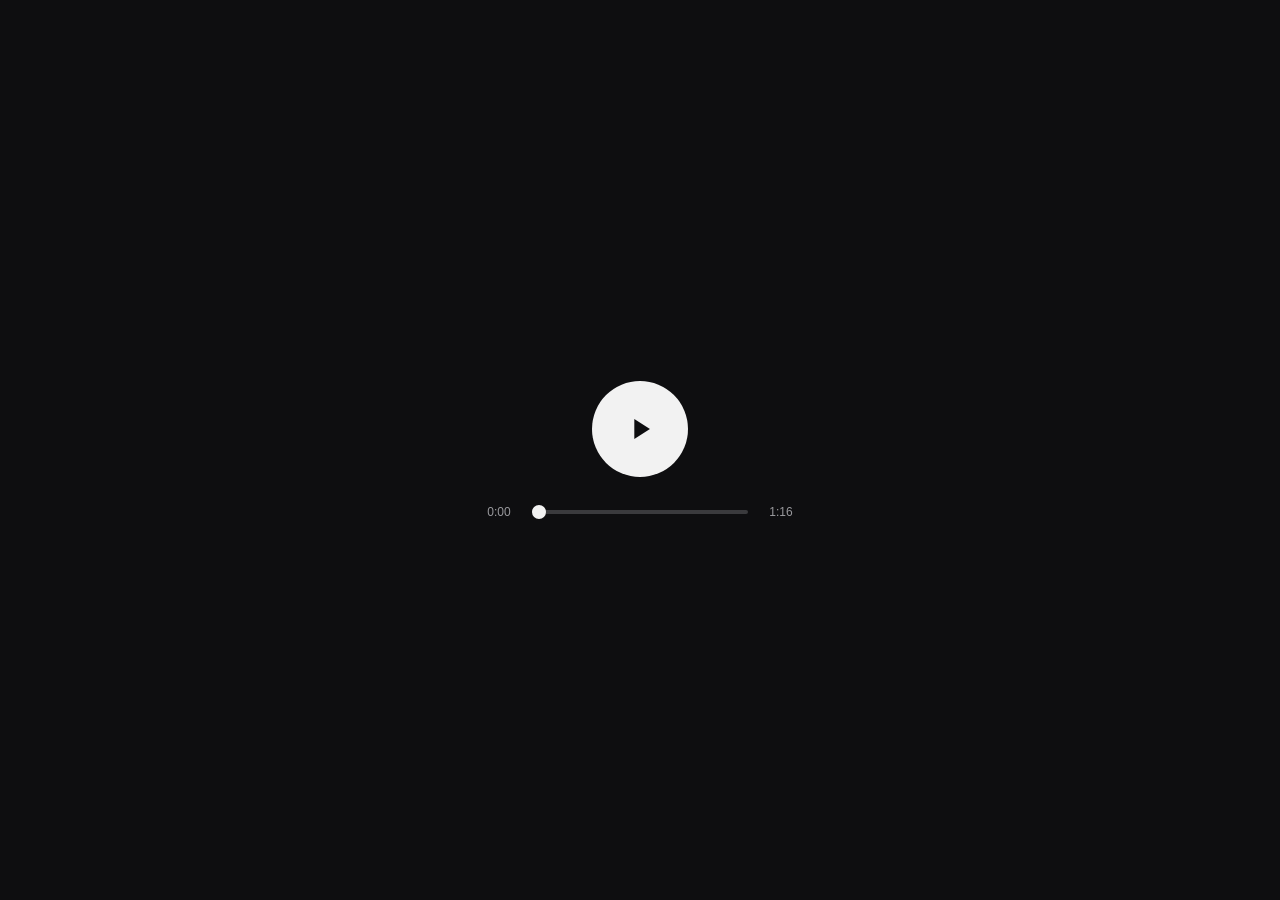
==== commit 8076fa1d: "Update indedx.html" ====
--- a/indedx.html
+++ b/indedx.html
@@ -1,900 +1,169 @@
 <!DOCTYPE html>
 <html lang="en">
 <head>
-<meta charset="utf-8"/>
-<meta content="width=device-width, initial-scale=1.0" name="viewport"/>
-<meta name="theme-color" content="#141317"/>
-<meta name="apple-mobile-web-app-status-bar-style" content="black"/>
-<meta name="color-scheme" content="dark"/>
-<link rel="icon" type="image/png" href="favicon.png"/>
-<title>About Me</title>
-<script>
-  // If this file is being served for the /socialanxiety path, bounce immediately.
-  if (/\/socialanxiety\/?$/.test(window.location.pathname)) {
-    window.location.replace("https://youtu.be/AqlhRFUYCM8");
-  }
-</script>
+<meta charset="UTF-8">
+<title>Player</title>
 <style>
-  :root{
-    --bg-0:#141317;
-    --bg-1:#1c1a20;
-    --pink-0:#ff7ab8;
-    --pink-1:#ff4fa0;
-    --pink-soft:#ffc7e3;
-    --glass-fill: rgba(255,255,255,0.06);
-    --glass-fill-strong: rgba(255,255,255,0.1);
-    --glass-border: rgba(255,255,255,0.14);
-    --text-0:#f5f2f4;
-    --text-1:#c8c2c9;
-    --radius-lg: 28px;
-    --radius-md: 18px;
+  html, body {
+    margin: 0;
+    height: 100%;
+    background: #0e0e10;
+    display: flex;
+    align-items: center;
+    justify-content: center;
+    font-family: -apple-system, BlinkMacSystemFont, "Segoe UI", sans-serif;
   }
 
-  *{ box-sizing:border-box; margin:0; padding:0; }
-  html{ -webkit-text-size-adjust:100%; scroll-behavior:smooth; background:var(--bg-0); }
-
-  body{
-    min-height:100svh;
-    font-family:'Segoe UI', system-ui, -apple-system, sans-serif;
-    color:var(--text-0);
-    background:
-      radial-gradient(60% 50% at 12% 8%, rgba(255,79,160,0.35), transparent 60%),
-      radial-gradient(55% 45% at 90% 12%, rgba(255,122,184,0.22), transparent 60%),
-      radial-gradient(65% 55% at 50% 100%, rgba(255,79,160,0.18), transparent 60%),
-      linear-gradient(160deg, var(--bg-0), var(--bg-1) 60%, #100f13);
-    background-attachment:fixed;
-    background-size: 130% 130%, 120% 120%, 115% 115%, auto;
-    background-position: 10% 10%, 90% 5%, 50% 100%, 0 0;
-    animation: shiftBackground 46s ease-in-out infinite;
-    overflow-x:hidden;
-    line-height:1.6;
+  .player {
+    display: flex;
+    flex-direction: column;
+    align-items: center;
+    gap: 28px;
   }
 
-  body::before, body::after{
-    content:"";
-    position:fixed;
-    border-radius:50%;
-    filter: blur(80px) saturate(130%);
-    z-index:-1;
-    opacity:0.6;
-    will-change: transform;
-  }
-  body::before{
-    width:min(50vw, 480px); height:min(50vw, 480px);
-    background:radial-gradient(circle, var(--pink-1), transparent 70%);
-    top:-10%; left:-10%;
-    animation: driftBlobsA 38s ease-in-out infinite;
-  }
-  body::after{
-    width:min(45vw, 420px); height:min(45vw, 420px);
-    background:radial-gradient(circle, var(--pink-0), transparent 70%);
-    bottom:-15%; right:-10%;
-    animation: driftBlobsB 46s ease-in-out infinite;
+  #playBtn {
+    width: 96px;
+    height: 96px;
+    border-radius: 50%;
+    border: none;
+    background: #f2f2f2;
+    cursor: pointer;
+    display: flex;
+    align-items: center;
+    justify-content: center;
+    transition: transform 0.15s ease, background 0.15s ease;
   }
 
-  @keyframes driftBlobsA{
-    0%{ transform: translate(0,0) scale(1) rotate(0deg); }
-    25%{ transform: translate(70px,-50px) scale(1.12) rotate(10deg); }
-    50%{ transform: translate(30px,60px) scale(0.94) rotate(-6deg); }
-    75%{ transform: translate(-60px,10px) scale(1.06) rotate(6deg); }
-    100%{ transform: translate(0,0) scale(1) rotate(0deg); }
-  }
-  @keyframes driftBlobsB{
-    0%{ transform: translate(0,0) scale(1) rotate(0deg); }
-    30%{ transform: translate(-60px,40px) scale(1.1) rotate(-8deg); }
-    60%{ transform: translate(-20px,-60px) scale(0.92) rotate(5deg); }
-    85%{ transform: translate(50px,-15px) scale(1.05) rotate(-4deg); }
-    100%{ transform: translate(0,0) scale(1) rotate(0deg); }
-  }
-  @keyframes shiftBackground{
-    0%{ background-position: 10% 10%, 90% 5%, 50% 100%, 0 0; }
-    25%{ background-position: 4% 6%, 94% 0%, 44% 96%, 0 0; }
-    50%{ background-position: 0% 2%, 96% 14%, 56% 92%, 0 0; }
-    75%{ background-position: 14% 4%, 86% 12%, 62% 100%, 0 0; }
-    100%{ background-position: 10% 10%, 90% 5%, 50% 100%, 0 0; }
+  #playBtn:hover {
+    background: #ffffff;
+    transform: scale(1.05);
   }
 
-  .wrap{
-    max-width:1000px;
-    margin:0 auto;
-    padding: clamp(20px, 5vw, 56px) clamp(16px, 6vw, 48px) clamp(48px, 8vw, 96px);
-    display:flex;
-    flex-direction:column;
-    gap: clamp(20px, 4vw, 32px);
+  #playBtn:active {
+    transform: scale(0.96);
   }
 
-  .glass{
-    background: linear-gradient(155deg, var(--glass-fill-strong), var(--glass-fill));
-    border: 1px solid var(--glass-border);
-    border-radius: var(--radius-lg);
-    backdrop-filter: blur(22px) saturate(140%);
-    -webkit-backdrop-filter: blur(22px) saturate(140%);
-    box-shadow:
-      0 8px 32px rgba(0,0,0,0.35),
-      inset 0 1px 0 rgba(255,255,255,0.22),
-      inset 0 2px 5px rgba(255,255,255,0.06),
-      inset 0 -1px 0 rgba(0,0,0,0.3),
-      inset 0 -6px 14px rgba(0,0,0,0.28);
-    position:relative;
-  }
-  .glass::before{
-    content:"";
-    position:absolute; inset:0; border-radius:inherit; padding:1px;
-    background:linear-gradient(155deg, rgba(255,255,255,0.35), transparent 40%);
-    -webkit-mask: linear-gradient(#000 0 0) content-box, linear-gradient(#000 0 0);
-    -webkit-mask-composite: xor; mask-composite: exclude;
-    pointer-events:none;
+  #playBtn svg {
+    fill: #0e0e10;
   }
 
-  /* ---------- pink jump / trigger links ---------- */
-  .pink-link{
-    color:var(--pink-0);
-    text-decoration:underline;
-    text-decoration-color:var(--pink-1);
-    text-underline-offset:4px;
-    font-weight:600;
-    cursor:pointer;
-    background:none;
-    border:none;
-    font:inherit;
-    padding:0;
-  }
-  .pink-link:hover{ color:var(--pink-soft); }
-
-  .term-tooltip{
-    position:relative;
-    cursor:help;
-    color:var(--pink-soft);
-    text-decoration:underline dotted;
-    text-underline-offset:2px;
-  }
-  .term-tooltip::after{
-    content: attr(data-tooltip);
-    position:absolute;
-    left:50%;
-    top:100%;
-    transform:translateX(-50%);
-    white-space:nowrap;
-    background:rgba(20,18,22,0.95);
-    color:#fff;
-    padding:6px 10px;
-    border-radius:999px;
-    font-size:0.78rem;
-    opacity:0;
-    pointer-events:none;
-    transition:opacity 0.15s ease;
-    margin-top:8px;
-    z-index:10;
-  }
-  .term-tooltip:hover::after{ opacity:1; }
-
-  /* ---------- hero ---------- */
-  .hero{
-    padding: clamp(32px, 6vw, 64px) clamp(24px, 6vw, 56px);
-    display:flex;
-    flex-direction:column;
-    align-items:flex-start;
-    gap:20px;
-  }
-  .hero-heading{
-    display:flex;
-    align-items:center;
-    gap:18px;
-  }
-  .avatar{
-    width:88px; height:88px; border-radius:50%;
-    object-fit:cover;
-    border:1px solid rgba(255,255,255,0.35);
-    box-shadow: 0 6px 20px rgba(255,79,160,0.4), inset 0 2px 4px rgba(255,255,255,0.4);
-    flex-shrink:0;
-  }
-  .hero-title{
-    display:flex;
-    flex-direction:column;
-    gap:2px;
-  }
-  .eyebrow{
-    text-transform:uppercase; letter-spacing:0.16em; font-size:0.75rem;
-    color:var(--pink-soft); font-weight:600;
-  }
-  .hero-name{
-    font-size: 1.8rem;
-    font-weight:700;
-    line-height:1.02;
-    color:var(--text-0);
-  }
-  .hero-handle{
-    color:var(--pink-soft);
-    font-size:0.78rem;
-    opacity:0.94;
-    letter-spacing:0.04em;
-    font-weight:600;
-  }
-  h1{
-    margin:0;
-    font-size: clamp(1.3rem, 2.6vw, 1.7rem);
-    line-height:1.08;
-    font-weight:700;
-    letter-spacing:-0.01em;
-    color:var(--pink-soft);
-  }
-  .hero p{ max-width:none; width:100%; color:var(--text-1); font-size: clamp(0.98rem, 1.4vw, 1.08rem); }
-  @media (max-width:760px){
-    .hero{ grid-template-columns:1fr; }
-    .hero-heading{ flex-direction:column; align-items:flex-start; }
+  .seek-row {
+    display: flex;
+    align-items: center;
+    gap: 12px;
+    width: 320px;
   }
 
-  /* YouTube PFP preview button and modal */
-  .youtube-btn{ display:inline-block; margin-top:6px; border-radius:999px; padding:6px 10px; font-weight:700; font-size:0.9rem; color:var(--pink-soft); background:transparent; border:1px solid rgba(255,122,184,0.45); cursor:pointer; }
-  .youtube-btn:hover{ background:rgba(255,79,160,0.06); }
-
-  .yt-modal{ z-index:120; }
-  .yt-modal .modal-box{ width:min(60vw,420px); height:auto; aspect-ratio:auto; padding:12px; display:flex; align-items:center; justify-content:center; background:linear-gradient(155deg, var(--glass-fill-strong), var(--glass-fill)); }
-  .yt-modal img{ width:100%; height:100%; object-fit:contain; border-radius:12px; background:#000; }
-
-  /* ---------- YouTubers I watch (vertical list, pfp left) ---------- */
-  .yt-subs{ display:grid; grid-template-columns:repeat(auto-fill, minmax(200px, 1fr)); gap:8px 16px; }
-  .yt-sub{ display:flex; gap:12px; align-items:center; padding:8px 4px; min-width:0; }
-  .yt-sub a{ display:flex; gap:12px; align-items:center; text-decoration:none; color:inherit; width:100%; }
-  .yt-sub img{ width:48px; height:48px; border-radius:8px; object-fit:cover; border:1px solid rgba(255,255,255,0.04); box-shadow:0 6px 18px rgba(0,0,0,0.35); transition: transform 0.16s ease, box-shadow 0.16s ease; background:linear-gradient(180deg,#0f0f11,#151415); }
-  .yt-sub:hover img{ transform:scale(1.06); box-shadow:0 12px 30px rgba(255,79,160,0.12); }
-  .yt-sub .meta{ display:flex; flex-direction:column; align-items:flex-start; min-width:0; }
-  .yt-sub .label{ font-size:0.95rem; font-weight:700; color:var(--text-0); max-width:100%; overflow:hidden; text-overflow:ellipsis; white-space:nowrap; }
-  .yt-sub .handle{ font-size:0.78rem; color:var(--text-1); opacity:0.95; margin-top:4px; max-width:100%; overflow:hidden; text-overflow:ellipsis; white-space:nowrap; }
-
-  /* TV shows grid & banner */
-  .tv-banner{ width:100%; height:200px; border-radius:16px; background-size:cover; background-position:center; margin-bottom:20px; box-shadow: inset 0 1px 0 rgba(255,255,255,0.04), 0 8px 24px rgba(0,0,0,0.4); overflow:hidden; }
-  .tv-banner[aria-hidden="true"]{ display:none; margin-bottom:0; }
-  .tv-grid{ display:grid; grid-template-columns:repeat(5, 1fr); gap:24px 20px; align-items:start; padding:6px 4px 12px; }
-  @media (max-width:900px){ .tv-grid{ grid-template-columns:repeat(4,1fr);} }
-  @media (max-width:720px){ .tv-grid{ grid-template-columns:repeat(3,1fr); gap:20px 16px;} }
-  @media (max-width:460px){ .tv-grid{ grid-template-columns:repeat(2,1fr); gap:18px 14px;} }
-  .tv-card{ display:flex; flex-direction:column; gap:10px; }
-  #tvShows.collapsed{ padding-bottom:12px; }
-  #tvShows .expandable-wrap{ max-height:0; overflow:hidden; transition:max-height 0.35s ease; display:flex; flex-direction:column; gap:16px; margin-top:0; }
-  #tvShows .expandable-wrap.expanded{ max-height:2000px; margin-top:6px; }
-  .tv-poster{ border-radius:12px; overflow:hidden; background:#0f0f11; position:relative; aspect-ratio:2/3; transition: box-shadow 0.25s ease, transform 0.25s ease; border:1px solid rgba(255,255,255,0.06); }
-  .tv-poster button{ display:block; width:100%; height:100%; border:none; background:transparent; padding:0; margin:0; cursor:pointer; }
-  .tv-poster img{ width:100%; height:100%; object-fit:cover; display:block; transition: transform 0.24s ease; position:relative; z-index:0; }
-  .tv-title{ font-size:0.88rem; font-weight:700; color:var(--text-0); line-height:1.2; text-align:center; padding:0 4px; margin-top:2px; }
-  .tv-poster::before{ content:''; position:absolute; inset:0; background:linear-gradient(115deg, rgba(255,255,255,0) 15%, rgba(255,255,255,0.14) 38%, rgba(255,255,255,0.55) 50%, rgba(255,255,255,0.14) 62%, rgba(255,255,255,0) 85%); mix-blend-mode:overlay; transform:translateX(-140%); opacity:0; transition: transform 0.45s ease, opacity 0.25s ease; pointer-events:none; z-index:1; }
-  .tv-poster:hover::before{ transform:translateX(140%); opacity:1; }
-  .tv-poster:hover img{ transform:scale(1.05); }
-  .tv-card:hover .tv-poster{ box-shadow:0 18px 40px rgba(255,79,160,0.18); transform:translateY(-3px); }
-
-  /* header row shared by the collapsible sections: heading left, arrow pinned right + vertically centered on the row itself (not the whole card) */
-  .section-header{ display:flex; align-items:center; justify-content:space-between; gap:16px; }
-  .section-header h2{ margin-bottom:0; line-height:1; transform:translateY(-1px); }
-  #subscriptions.collapsed{ padding-bottom:12px; }
-  #subscriptions .expandable-wrap{ max-height:0; overflow:hidden; transition:max-height 0.35s ease; margin-top:0; }
-  #subscriptions .expandable-wrap.expanded{ max-height:2000px; margin-top:6px; }
-  .yt-toggle{
-    flex-shrink:0;
-    width:44px; height:44px; display:inline-flex; align-items:center; justify-content:center;
-    border-radius:999px;
-    background: linear-gradient(160deg, rgba(255,255,255,0.09), rgba(255,255,255,0.02) 55%, rgba(0,0,0,0.12));
-    border:1px solid rgba(255,255,255,0.1);
-    color:var(--pink-soft); font-size:22px; cursor:pointer; padding:0; line-height:1;
-    box-shadow:
-      0 6px 18px rgba(0,0,0,0.35),
-      inset 0 2px 2px rgba(255,255,255,0.35),
-      inset 0 -3px 5px rgba(0,0,0,0.45),
-      inset 0 0 0 1px rgba(0,0,0,0.15);
-    transition: transform 0.18s ease, background-color 0.18s ease;
-  }
-  .yt-toggle .arrow{ display:flex; align-items:center; justify-content:center; width:18px; height:18px; transition: transform 0.25s ease; }
-  .yt-toggle .arrow svg{ display:block; width:100%; height:100%; }
-  .yt-toggle .arrow.open{ transform:rotate(180deg); }
-  .yt-toggle:hover{ transform:translateY(-2px) scale(1.05); }
-
-  section h2{ font-size: clamp(1.3rem, 2.6vw, 1.7rem); margin-bottom:14px; letter-spacing:-0.01em; }
-  section.glass h2{ color:var(--pink-soft); }
-  .prose{ padding: clamp(24px, 5vw, 44px); display:flex; flex-direction:column; gap:16px; }
-  .prose p{ color:var(--text-1); font-size:0.98rem; }
-
-  /* ---------- expandable prose section (show more / show less) ---------- */
-  .expandable-wrap{
-    max-height:280px;
-    overflow:hidden;
-    position:relative;
-    transition:max-height 0.35s ease;
-    display:flex;
-    flex-direction:column;
-    gap:16px;
-  }
-  .expandable-wrap.expanded{
-    max-height:4000px;
-  }
-  .expandable-toggle{
-    margin-top:16px;
-    display:inline-flex;
-    align-items:center;
-    justify-content:center;
-    padding:10px 18px;
-    border-radius:999px;
-    border:1px solid rgba(255,122,184,0.5);
-    background:rgba(255,79,160,0.08);
-    color:var(--pink-soft);
-    font-size:0.95rem;
-    font-weight:700;
-    text-transform:none;
-    letter-spacing:0.02em;
-    transition: transform 0.2s ease, background-color 0.2s ease, box-shadow 0.2s ease;
-  }
-  .expandable-toggle:hover{
-    background:rgba(255,79,160,0.16);
-    transform:translateY(-1px);
-    box-shadow:0 8px 18px rgba(255,79,160,0.12);
+  #seek {
+    flex: 1;
+    -webkit-appearance: none;
+    appearance: none;
+    height: 4px;
+    border-radius: 2px;
+    background: #3a3a3d;
+    outline: none;
+    cursor: pointer;
   }
 
-  .nsfw-placeholder{
-    border:1px dashed var(--pink-1);
-    border-radius:16px;
-    padding:16px 20px;
-    color:var(--pink-soft);
-    font-style:italic;
-    font-size:0.9rem;
-    background:rgba(255,79,160,0.06);
+  #seek::-webkit-slider-thumb {
+    -webkit-appearance: none;
+    width: 14px;
+    height: 14px;
+    border-radius: 50%;
+    background: #f2f2f2;
+    cursor: pointer;
   }
 
-  /* ---------- grid of glass cards ---------- */
-  .grid{ display:grid; grid-template-columns:repeat(3, 1fr); gap:18px; }
-  @media (max-width:720px){ .grid{ grid-template-columns:repeat(2, 1fr); } }
-  @media (max-width:460px){ .grid{ grid-template-columns:1fr; } }
-
-  /* ============================================================
-     CARD COMPONENT
-     Each .card is a fully self-contained, copy-pasteable block.
-     To add a new card: duplicate the whole <article class="card">
-     ...</article> element in the HTML and edit its text/icon.
-     Nothing else needs to change — the JS below wires up every
-     .card on the page automatically.
-     ============================================================ */
-  .card{
-    padding: clamp(18px, 3vw, 26px);
-    display:flex; flex-direction:column; gap:8px;
-    transition: transform 0.25s ease, box-shadow 0.25s ease;
-  }
-  .card:hover{
-    transform:translateY(-4px);
-    box-shadow: 0 14px 40px rgba(255,79,160,0.25), inset 0 1px 0 rgba(255,255,255,0.2);
-  }
-  .card .icon{
-    width:38px; height:38px; border-radius:12px;
-    background:linear-gradient(140deg, var(--pink-0), var(--pink-1));
-    box-shadow:0 4px 14px rgba(255,79,160,0.35);
-  }
-  .card h3{ font-size:1rem; font-weight:600; }
-  .card .card-text{
-    font-size:0.88rem;
-    color:var(--text-1);
-    display:-webkit-box;
-    -webkit-line-clamp:4;
-    -webkit-box-orient:vertical;
-    overflow:hidden;
-  }
-  .card .card-text.expanded{
-    display:block;
-    -webkit-line-clamp:unset;
-  }
-  .card .show-more{
-    align-self:flex-start;
-    margin-top:2px;
+  #seek::-moz-range-thumb {
+    width: 14px;
+    height: 14px;
+    border: none;
+    border-radius: 50%;
+    background: #f2f2f2;
+    cursor: pointer;
   }
 
-  /* ---------- self-harm / heads-up section ---------- */
-  .heads-up{
-    border-color: rgba(255,122,184,0.3);
-  }
-  .heads-up h2::before{
-    content:"⚠ ";
-  }
-
-  /* ---------- contact ---------- */
-  .contact{
-    padding: clamp(28px, 5vw, 48px);
-    display:flex; flex-wrap:wrap; justify-content:space-between; align-items:center; gap:20px;
-  }
-  .contact p{ max-width:42ch; color:var(--text-1); }
-  .btn{
-    display:inline-flex; align-items:center; justify-content:center;
-    padding:13px 28px; border-radius:999px;
-    background:linear-gradient(135deg, var(--pink-0), var(--pink-1));
-    color:#1a0d15; font-weight:700; font-size:0.95rem; text-decoration:none;
-    border:1px solid rgba(255,255,255,0.4);
-    box-shadow:0 8px 24px rgba(255,79,160,0.4);
-    white-space:nowrap;
-    transition: transform 0.2s ease, box-shadow 0.2s ease;
-  }
-  .btn:hover{ transform:translateY(-2px); box-shadow:0 12px 32px rgba(255,79,160,0.55); }
-
-  footer{ text-align:center; color:var(--text-1); font-size:0.82rem; opacity:0.7; padding-top:8px; }
-
-  /* ---------- video modal (lightbox) ---------- */
-  .modal-overlay{
-    position:fixed; inset:0;
-    background:rgba(10,8,10,0.72);
-    backdrop-filter: blur(6px);
-    -webkit-backdrop-filter: blur(6px);
-    display:none; align-items:center; justify-content:center;
-    padding: 24px;
-    z-index:100;
-    opacity:0; pointer-events:none;
-    transition: opacity 0.25s ease;
-  }
-  .modal-overlay.open{ display:flex; opacity:1; pointer-events:auto; }
-
-  .modal-box{
-    position:relative;
-    width:min(78vw, 520px);
-    aspect-ratio: 1 / 1;
-    background: linear-gradient(155deg, var(--glass-fill-strong), var(--glass-fill));
-    border: 1px solid var(--glass-border);
-    border-radius: var(--radius-lg);
-    backdrop-filter: blur(22px) saturate(140%);
-    -webkit-backdrop-filter: blur(22px) saturate(140%);
-    box-shadow: 0 20px 60px rgba(0,0,0,0.5), inset 0 1px 0 rgba(255,255,255,0.18);
-    overflow:hidden;
-    transform: scale(0.94);
-    transition: transform 0.25s ease;
-  }
-  .modal-overlay.open .modal-box{ transform:scale(1); }
-
-  .modal-box video{
-    width:100%; height:100%;
-    object-fit:cover;
-    display:block;
-    background:#000;
-  }
-
-  .modal-btn{
-    position:absolute;
-    display:flex; align-items:center; justify-content:center;
-    width:40px; height:40px;
-    border-radius:50%;
-    background:rgba(20,18,22,0.55);
-    border:1px solid rgba(255,255,255,0.25);
-    color:var(--text-0);
-    font-size:1.1rem;
-    cursor:pointer;
-    backdrop-filter: blur(8px);
-    transition: background 0.2s ease, transform 0.2s ease;
-    z-index:5;
-  }
-  .modal-btn:hover{ background:rgba(255,79,160,0.5); transform:scale(1.06); }
-
-  .modal-close{ top:12px; right:12px; }
-
-  @media (prefers-reduced-motion: reduce){
-    .card, .btn, .modal-overlay, .modal-box, .modal-btn{ transition:none; }
+  .time {
+    font-size: 12px;
+    color: #9a9a9e;
+    font-variant-numeric: tabular-nums;
+    width: 38px;
+    text-align: center;
   }
 </style>
 </head>
 <body>
-<div class="wrap">
-<header class="glass hero">
-  <div class="hero-heading">
-    <img alt="Profile photo" class="avatar" src="3d6907e68f35bd6d1c4a0d630f6a1979.png"/>
-      <div class="hero-title">
-      <div class="hero-name"><span class="grad-text">Dexter Morgan</span></div>
-      <div class="hero-handle">@thegayharborboykisser</div>
-    </div>
+
+<div class="player">
+  <button id="playBtn" aria-label="Play">
+    <svg id="playIcon" width="34" height="34" viewBox="0 0 24 24"><path d="M8 5v14l11-7z"/></svg>
+    <svg id="pauseIcon" width="34" height="34" viewBox="0 0 24 24" style="display:none"><path d="M6 5h4v14H6zM14 5h4v14h-4z"/></svg>
+  </button>
+
+  <div class="seek-row">
+    <span class="time" id="current">0:00</span>
+    <input type="range" id="seek" value="0" min="0" max="100" step="0.1">
+    <span class="time" id="duration">0:00</span>
   </div>
-  <h1><span class="grad-text">Hello :3 It is I, Dexter Morgan</span> 😭</h1>
-  <p>
-        I'm tired of talking to people and then realizing it's not gonna work out, so I'm making this thing. All I really care about is authenticity, honesty and trying to understand the other person, BUT here's some more direction as to who I'm looking for, and who I am. Not a checklist, just direction if you are looking for a partner and want to see if I could be the right one (and if you know someone who might like me you can tell them about me 😭🙏)
-      </p>
-</header>
-<section class="glass prose">
-<h2>Who am I and what am I looking for</h2>
-<div class="expandable-wrap">
-<p>I'm looking for a long term serious relationship. I'm <span class="term-tooltip" data-tooltip="Same gender identity as birth sex">cisgender</span>, 18yo (currently, but that will change with time 😭😭😭) and <span class="term-tooltip" data-tooltip="Male loving male">MLM</span>. I'm not fully opposed to dating someone a bit older, but I'm not sure about anything more than like 20. Even if it is, it has to be like, you like me and I happen to be 18 rather than you like me BECAUSE I'm 18, if you catch my drift. I'm looking for other gay <span class="term-tooltip" data-tooltip="Same gender identity as birth sex">cis</span> men. I feel like I'm TECHNICALLY, TECHNICALLY bisexual but men are just ugh 🤤</p>
-<p>** I am VERY freaky, I used to think it's wrong and be super duper insecure about it but now I'm owning it. And I'm basically up for anything, I couldn't care less if you have some "weird" kinks, or what kind of porn you watch. Or I do care but in a good way. Well, there's a FEW that i would go, what the fuck, but thats like the actually fucked up shit, not like, idfk, Fortnite rule34 😭 I love kinky. The only thing I hate is normal 😭😭😭 I don't like feet but you can suck on my toes all day and night if you so please. And you can tie me up 😏🥺😛</p>
-<p>Now, even though I want one serious partner at a time, and have romantic feelings for one person at a time, I am NOT dying before going to AT LEAST one furry orgy 😭 Preferably more than one. And whether you're coming or not, that's up to you, but I'm going. And if you don't approve of that, then we're not gonna work out. I'm probably not gonna be okay with you being poly. Nothing wrong with it, but I want to be the only person you have romantic feelings for. Now again sex is different, but I want to be the only person you come home to and talk to about how weird or awkward something was, you know? And it should be more of like a, "hey there's this thing next month," rather than "hey I'm gonna go fuck our neighbor again bye."</p>
-<p>I couldn't care less what you look like, the closer to average the better 😭 If you're fat / chubby, which I am too, (I feel like I'm more chubby than fat but people have different things for it) that's okay, but I am going to lose weight eventually and I would hope you do too. We can go to the gym together :3 If I'm still chubby by 25, then we've got a problem, or like, I've got a problem. But right now, I'm not doing super great mentally and I'm not ready to, y'know, lose the weight yet. But like, chubby isn't a turn off for me. And yes, I'm not doing super great mentally, but I'm not in like critical condition or anything, and I wrote more about my mental stuff <a class="pink-link" href="#self-harm">here</a>.</p>
-<p>The closer you live to Finland the better, and ideally I'd like to keep living in Finland, but anything could happen obviously. The only thing that matters is that we would eventually live together, even if that's not anytime soon. Or in Finland.</p>
-<p>Having a, whatever sized, house next to a river or some body of water so we can go swim and stuff, that would be GREAT. But you aren't going to catch me DEAD in an outhouse 😭 I'll just shit in the woods, thank you very much.</p>
-<p>I think I'm really kind, or I try to be at least. I can probably come off as kinda blunt too sometimes tho. And honestly sometimes I'm a bit too "kind" even, like I can't kill even mosquitos and I feel REALLY REALLY bad about throwing food away 😭</p>
-<p>I'm definitely more of a bottom, but I can switch too, I think. (I don't really know, I'm still a virgin 😭) but I'd assume I can. I feel like all I really care about is sex, not whether it's me dicking someone down or me getting dicked down.</p>
-</div>
-<button class="pink-link expandable-toggle show-more" type="button">Show more</button>
-</section>
-<section class="glass prose" id="youtube">
-<h2>The YouTube thing</h2>
-<div class="expandable-wrap">
-<p>I REALLY fucking like making YouTube videos and editing. If you're into that stuff too that would be fucking awesome (even if that means just playing games with me on camera) but if you're not, that's maybe fine? I care too much about it and it's like the only thing I actually care about, if I'm honest. But even if you aren't super interested in it you gotta be fine with me liking it obviously, same way that I'll be fine with whatever you're interested in. But if you're into like, biology, I WILL call you a nerd every chance I get :3 even though I'm probably more of a nerd with all of the YouTube stuff 😭 and you can tease me by calling me YouTube boy or something, the same way I would call you a nerd, BUT, look out, because if you do, you might suddenly find that you no longer have your foreskin. I am the Bay Harbor Foreskin Stealer.</p>
-<p>But genuinely YouTube is the only thing that even remotely interests me and I've been trying to do it forever, and I know I'm pretty close to making great videos. (Again, cringe as fuck probably but I DON'T CARE) I don't have any good YouTube videos I could showcase, so I'll instead show an edit I've made, <button class="pink-link" data-video-open="" type="button">here</button>. I know how to edit, I know how to keep the flow in videos. I've been editing since I was seven years old. (Also if you say "preset warrior" about the edit I will sue)</p>
-<p>Fun fact, assuming I would have an RPM of, say, 3€, which I'm pretty sure is not unrealistic for gaming content (RPM means the amount of ad revenue you get after YouTube's cut) before taxes, if I got a video with 10 million views, that's fucking 30,000€. That's so much! And that's just one video! And high-RPM niches like finance, I'm pretty sure can have an RPM of up to 30€ or something. That's fucking 300,000€, almost half a million! The amount of RPM you have is based on how much money advertisers are willing to pay to have their ads on your videos, so if you make like, Minecraft noob vs pro vs hacker, that's gonna have a low ass RPM because the only people watching it are kids who are NOT going to buy the ugly ass car you're promoting. Unlike something like finance. I'm such a nerd 😭</p>
-<p>Also I have had some success on YouTube, I have one Short, not long form, which Shorts are so fucking easy but still, that has 14 million views. I would've made like 500-700€ I'm pretty sure if I was monetized and the content was fair use. Which it was NOT 😭 So I know it's possible. Also some long form videos with like a thousand views here and there, but nothing crazy.</p>
-<p>If YouTube doesn't work out I'd probably edit for other people or maybe do some coding stuff, but I am NOT sitting in some office for my entire life. I'm in school for programming, or should be, but the little while I was there, until I stopped going because of depression, I was like the top of my class, and I know I could be at least a decent coder. (But like I said, I don't know shit, and this whole fucking website is AI generated 😭 obviously the text you're reading isn't) I'm going to a different school now that's still programming but it's like all the "failures" who couldn't handle regular school, which is perfect.</p>
-<p>Also I am VERY awkward right now but I feel like in 5 years I'll be very confident, but we'll see. But I'm only awkward in real life, even like on camera I'm super confident.</p>
-</div>
-<button class="pink-link expandable-toggle show-more" type="button">Show more</button>
-</section>
-<section class="glass prose" id="subscriptions">
-<div class="section-header">
-  <h2>YouTubers I watch</h2>
-  <button id="ytSubsToggle" class="yt-toggle" type="button" aria-expanded="false" aria-label="Open YouTubers I watch"><span class="arrow"><svg viewBox="0 0 24 24" fill="none" stroke="currentColor" stroke-width="2.5" stroke-linecap="round" stroke-linejoin="round" xmlns="http://www.w3.org/2000/svg"><polyline points="6 9 12 15 18 9"></polyline></svg></span></button>
-</div>
-<div class="expandable-wrap">
-  <div class="yt-subs" id="ytSubs" aria-live="polite"></div>
-</div>
-</section>
-
-<section class="glass prose" id="tvShows">
-<div class="section-header">
-  <h2>TV shows I like</h2>
-  <button id="tvToggle" class="yt-toggle" type="button" aria-expanded="false" aria-label="Open TV shows"><span class="arrow"><svg viewBox="0 0 24 24" fill="none" stroke="currentColor" stroke-width="2.5" stroke-linecap="round" stroke-linejoin="round" xmlns="http://www.w3.org/2000/svg"><polyline points="6 9 12 15 18 9"></polyline></svg></span></button>
-</div>
-<div class="expandable-wrap">
-  <div class="tv-banner" id="tvBanner" aria-hidden="true"></div>
-  <div class="tv-grid" id="tvGrid" aria-live="polite"></div>
-  <p style="font-size:0.86rem; color:var(--text-1); margin-top:14px;">I haven’t finished all the shows listed yet.</p>
-</div>
-</section>
-
-<section class="glass prose">
-<h2>Music taste</h2>
-<p>I couldn't give two shits what kind of music you listen to, BUT it would be cool if some of the stuff you listen to I also listen to.</p>
-<p>Michael Jackson is KING! I only started listening to him after I watched the movie but he's fucking peak and I believe he's innocent and his music is fucking peak, except Chicago which is lowkey buns but other than that, PEAK. And I know he would think furries are cute 🥹 I don't know, to name a few good songs from him: Bad, Billie Jean, Beat It, Thriller, Smooth Criminal, Black or White, They Don't Care About Us.</p>
-<p>I also do like some phonk 😭 I do not give a fuck if it's cringe, it's fucking peak. The whole concept of cringe is fucking stupid, if I'm honest. Or should I say that it's cringe? Anyway, I also listen to some "unc ass" songs, songs that my dad also listens to 😭😭😭😭 which might be partially why I like them, but for example, Hall of Fame, Counting Stars, and, I don't think my dad listens to this one but, High Hopes. Also Nope You're Too Late by Wifisfuneral is good, lowkey Industry Baby is good, and white girl songs like Call Me Maybe and You Belong With Me are FUCKING PEAK! Also some more like, rock? Or whatever, songs like I Was Made for Lovin' You, or Burning Heart are good too, or Eye of the Tiger. I don't know, give me any niche of music and just let me listen to it enough and I'll probably start liking it.</p>
-</section>
-<section class="glass prose heads-up" id="self-harm">
-<h2>A heads up (TW: self-harm)</h2>
-<p>Most people who I talk to who are submissive little furry femboys have at least some history of self harm, which I will be discussing now, so tw. I just want to put everything on the table, you know. Well, not EVERYTHING, I do have secrets, but nothing that I feel like a good person wouldn't understand. I haven't hurt anyone or anything, and I'm not going to.</p>
-<p>But yeah, so, I've heard some people joke about it, like how they've hurt themselves. What. I don't do that, don't do that. I might in the right group say the occasional "omg I'm gonna kill myself," or something, but like, you know, it's not a topic that should actually be joked about, suicide or self harm. Now, have I done self harm? Technically yes, but only when medications were changing which causes mood swings, and so little that it's not even noticeable, there's no scars or anything. And if you have done self harm that's obviously okay, but a lot of people I talk to are always super weird about it and even like flex about it, do not be like that. Or, if that's who you are then be like that so I know now not to talk to you. But if you're doing so badly mentally that I'm constantly worried if you're gonna kill yourself, that's too much stress for me. And yes, I'm not doing so good mentally in general, but I'm not going to kill myself.</p>
-</section>
-<section class="glass prose">
-<h2>One more thing</h2>
-<p>I'm sure this will DRASTICALLY change in the future, but right now I consider myself the most insecure and nervous yet confident person, and also the stupidest smart person, or smartest stupid person? On earth, I don't know. I suck at stuff like, I don't know, nerd stuff like math or biology, but then, I think I'm socially smart? I think I understand people fairly well, and I really want to try to understand people, even if they're super fucked up, I find evil people, well, scary but also kind of fascinating because what the fuck has to happen to a person for them to do that. But I am NOT street smart 😭</p>
-<p>I'd love to travel a lot.</p>
-<p>Also I don't give a fuck how much it'll cost or how stupid it is, my house will have at least one secret room.</p>
-<p>My dream car is probably a Hellcat. I don't know jack shit about cars and I don't care if it drives like shit, it looks cool.</p>
-</section>
-<footer>Dexter Morgan · I'm fucking gay idk, what an I supposed to put on this. All rights reserved 😭</footer>
-</div>
-<!-- ---------- video modal (lightbox) ---------- -->
-<!-- ---------- YouTube PFP modal (temporary) ---------- -->
-<!-- YouTube PFP preview removed -->
-
-<div class="modal-overlay" id="videoModal">
-<div class="modal-box">
-<button aria-label="Close" class="modal-btn modal-close" id="modalClose" type="button">×</button>
-<video id="modalVideo" loop="" playsinline=""></video>
-</div>
 </div>
 
-<div class="modal-overlay" id="tvInfoModal">
-<div class="modal-box tv-info-box">
-<button aria-label="Close" class="modal-btn modal-close" id="tvModalClose" type="button">×</button>
-<div class="tv-modal-content">
-<h3 id="tvModalTitle"></h3>
-<p id="tvModalText"></p>
-</div>
-</div>
-</div>
+<audio id="audio" src="audio.mp3" preload="metadata"></audio>
+
 <script>
-    // ---------- Reset page state on refresh ----------
-    function resetPageState(){
-      if ('scrollRestoration' in history) history.scrollRestoration = 'manual';
-      window.scrollTo({ top: 0, left: 0, behavior: 'instant' });
+  const audio = document.getElementById('audio');
+  const playBtn = document.getElementById('playBtn');
+  const playIcon = document.getElementById('playIcon');
+  const pauseIcon = document.getElementById('pauseIcon');
+  const seek = document.getElementById('seek');
+  const currentEl = document.getElementById('current');
+  const durationEl = document.getElementById('duration');
 
-      document.querySelectorAll('.expandable-wrap.expanded').forEach(function(wrap){
-        wrap.classList.remove('expanded');
-      });
-      document.querySelectorAll('.card .card-text.expanded').forEach(function(text){
-        text.classList.remove('expanded');
-      });
-      document.querySelectorAll('.show-more, .expandable-toggle').forEach(function(btn){
-        btn.textContent = 'Show more';
-      });
+  audio.volume = 1;
+
+  function formatTime(t) {
+    if (!isFinite(t)) return '0:00';
+    const m = Math.floor(t / 60);
+    const s = Math.floor(t % 60).toString().padStart(2, '0');
+    return `${m}:${s}`;
+  }
+
+  playBtn.addEventListener('click', () => {
+    if (audio.paused) {
+      audio.play();
+    } else {
+      audio.pause();
     }
+  });
 
-    window.addEventListener('pageshow', function(event){
-      if (event.persisted) resetPageState();
-    });
-    window.addEventListener('load', resetPageState);
+  audio.addEventListener('play', () => {
+    playIcon.style.display = 'none';
+    pauseIcon.style.display = '';
+    playBtn.setAttribute('aria-label', 'Pause');
+  });
 
-    // ---------- Show more / show less for every .card ----------
-    document.querySelectorAll('.card').forEach(function(card){
-      var text = card.querySelector('.card-text');
-      var btn = card.querySelector('.show-more');
-      if(!text || !btn) return;
-      btn.addEventListener('click', function(){
-        var isExpanded = text.classList.toggle('expanded');
-        btn.textContent = isExpanded ? 'Show less' : 'Show more';
-      });
-    });
+  audio.addEventListener('pause', () => {
+    playIcon.style.display = '';
+    pauseIcon.style.display = 'none';
+    playBtn.setAttribute('aria-label', 'Play');
+  });
 
-    // ---------- Show more / show less for full prose sections ----------
-    document.querySelectorAll('.expandable-toggle').forEach(function(btn){
-      var wrap = btn.previousElementSibling;
-      if(!wrap || !wrap.classList.contains('expandable-wrap')) return;
-      btn.addEventListener('click', function(){
-        var isExpanded = wrap.classList.toggle('expanded');
-        btn.textContent = isExpanded ? 'Show less' : 'Show more';
-      });
-    });
+  audio.addEventListener('loadedmetadata', () => {
+    seek.max = audio.duration;
+    durationEl.textContent = formatTime(audio.duration);
+  });
 
-    // ---------- Video lightbox ----------
-    // Single video file, loops automatically, no native controls —
-    // the only way to stop it is the pink X in the corner.
-    var VIDEO_SRC = '84851919c2a6d055687fadc735be2358.mp4';
+  audio.addEventListener('timeupdate', () => {
+    if (!seek.matches(':active')) {
+      seek.value = audio.currentTime;
+    }
+    currentEl.textContent = formatTime(audio.currentTime);
+  });
 
-    var modal = document.getElementById('videoModal');
-    var modalVideo = document.getElementById('modalVideo');
+  seek.addEventListener('input', () => {
+    audio.currentTime = seek.value;
+    currentEl.textContent = formatTime(seek.value);
+  });
+</script>
 
-    function openModal(){
-      modalVideo.src = VIDEO_SRC;
-      modalVideo.play().catch(function(){ /* autoplay may be blocked until user interacts */ });
-      modal.classList.add('open');
-      document.body.style.overflow = 'hidden';
-    }
-
-    function closeModal(){
-      modal.classList.remove('open');
-      modalVideo.pause();
-      modalVideo.removeAttribute('src');
-      modalVideo.load();
-      document.body.style.overflow = '';
-    }
-
-    document.querySelectorAll('[data-video-open]').forEach(function(trigger){
-      trigger.addEventListener('click', openModal);
-    });
-
-    document.getElementById('modalClose').addEventListener('click', closeModal);
-
-    modal.addEventListener('click', function(e){
-      if(e.target === modal) closeModal();
-    });
-
-    document.addEventListener('keydown', function(e){
-      if(!modal.classList.contains('open')) return;
-      if(e.key === 'Escape') closeModal();
-    });
-
-    // YouTube PFP preview removed.
-
-  // ---------- Static subscription feed (local PFPs, graceful fallback) ----------
-  (function(){
-    var subs = [
-      { name: 'Joe Bartolozzi', handle: 'JoeBartolozzi' },
-      { name: 'Markiplier', handle: 'markiplier' },
-      { name: 'DougDoug', handle: 'DougDoug' },
-      { name: 'martincitopants', handle: 'martincitopants' },
-      { name: 'Chadoy', handle: 'Chadoy' },
-      { name: '8-BitRyan', handle: '8BitRyan' },
-      { name: 'Family Friendly', handle: 'FamilyFriendlyYT' },
-      { name: 'Vivilly', handle: 'Vivilly' },
-      { name: "Let's Game it Out", handle: 'LetsGameItOut' },
-      { name: 'Tranium', handle: 'Tranium' },
-      { name: 'SB737', handle: 'SB737' }
-    ];
-
-    var container = document.getElementById('ytSubs');
-    if(!container) return;
-
-    var placeholder = 'data:image/svg+xml;utf8,' + encodeURIComponent(
-      '<svg xmlns="http://www.w3.org/2000/svg" width="80" height="80"><rect width="100%" height="100%" fill="#141317"/><text x="50%" y="50%" dominant-baseline="middle" text-anchor="middle" fill="#ff7ab8" font-family="Segoe UI, system-ui, sans-serif" font-size="16">YT</text></svg>'
-    );
-
-    subs.forEach(function(s){
-      var wrap = document.createElement('div'); wrap.className = 'yt-sub';
-      var a = document.createElement('a');
-      a.href = 'https://www.youtube.com/@' + s.handle;
-      a.target = '_blank'; a.rel = 'noopener';
-
-      var img = document.createElement('img');
-      img.alt = s.name + ' avatar';
-
-      var tried = 0;
-      var exts = ['.png','.jpg','.webp','.jpeg'];
-      var base = (s.file || s.handle).toLowerCase();
-      function tryNext(){
-        if(tried >= exts.length){ img.src = placeholder; return; }
-        var src = base + exts[tried];
-        tried++;
-        img.src = src;
-      }
-      img.addEventListener('error', tryNext);
-      // kick off with .png
-      tryNext();
-
-      var meta = document.createElement('div'); meta.className = 'meta';
-      var label = document.createElement('div'); label.className='label'; label.textContent = s.name;
-      var handleEl = document.createElement('div'); handleEl.className='handle'; handleEl.textContent = '@' + s.handle;
-      meta.appendChild(label);
-      meta.appendChild(handleEl);
-      a.appendChild(img);
-      a.appendChild(meta);
-
-      wrap.appendChild(a);
-      container.appendChild(wrap);
-
-      // optional: try oEmbed as a non-blocking fallback (may be CORS-blocked)
-      fetch('https://www.youtube.com/oembed?url=' + encodeURIComponent('https://www.youtube.com/@' + s.handle) + '&format=json').then(function(res){
-        if(!res.ok) throw new Error('no oembed');
-        return res.json();
-      }).then(function(data){
-        if(data && data.thumbnail_url) img.src = data.thumbnail_url;
-      }).catch(function(){ /* ignore */ });
-    });
-    // ensure the subscription list is initially closed and toggle is wired
-    var subsWrap = document.querySelector('#subscriptions .expandable-wrap');
-    var subsBtn = document.getElementById('ytSubsToggle');
-    var subsArrow = subsBtn ? subsBtn.querySelector('.arrow') : null;
-    if(subsWrap && subsBtn){
-      var section = document.getElementById('subscriptions');
-      // make sure closed on load
-      subsWrap.classList.remove('expanded');
-      if(section) section.classList.add('collapsed');
-      subsBtn.setAttribute('aria-expanded','false');
-      if(subsArrow) subsArrow.classList.remove('open');
-      subsBtn.setAttribute('aria-label','Open YouTubers I watch');
-      subsBtn.addEventListener('click', function(){
-        var is = subsWrap.classList.toggle('expanded');
-        // toggle collapsed class on section to reduce bottom padding when closed
-        if(section) {
-          if(is) section.classList.remove('collapsed'); else section.classList.add('collapsed');
-        }
-        subsBtn.setAttribute('aria-expanded', is ? 'true' : 'false');
-        if(subsArrow) subsArrow.classList.toggle('open', is);
-        subsBtn.setAttribute('aria-label', is ? 'Close YouTubers I watch' : 'Open YouTubers I watch');
-        // scroll into view when opening
-        if(is) subsWrap.scrollIntoView({behavior:'smooth', block:'start'});
-      });
-    }
-
-    var tvWrap = document.querySelector('#tvShows .expandable-wrap');
-    var tvBtn = document.getElementById('tvToggle');
-    var tvArrow = tvBtn ? tvBtn.querySelector('.arrow') : null;
-    if(tvWrap && tvBtn){
-      var tvSection = document.getElementById('tvShows');
-      tvWrap.classList.remove('expanded');
-      if(tvSection) tvSection.classList.add('collapsed');
-      tvBtn.setAttribute('aria-expanded','false');
-      if(tvArrow) tvArrow.classList.remove('open');
-      tvBtn.setAttribute('aria-label','Open TV shows');
-      tvBtn.addEventListener('click', function(){
-        var is = tvWrap.classList.toggle('expanded');
-        if(tvSection) {
-          if(is) tvSection.classList.remove('collapsed'); else tvSection.classList.add('collapsed');
-        }
-        tvBtn.setAttribute('aria-expanded', is ? 'true' : 'false');
-        if(tvArrow) tvArrow.classList.toggle('open', is);
-        tvBtn.setAttribute('aria-label', is ? 'Close TV shows' : 'Open TV shows');
-        if(is) tvWrap.scrollIntoView({behavior:'smooth', block:'start'});
-      });
-    }
-  })();
-
-  // ---------- TV shows poster grid + banner (tries TMDB if you set an API key) ----------
-  (function(){
-    // If you want the script to try fetching posters from TMDB, set TMDB_API_KEY to your key below.
-    var TMDB_API_KEY = '';
-    var shows = [
-      { title: 'Breaking Bad', slug: 'BreakingBad' },
-      { title: 'Better Call Saul', slug: 'BetterCallSaul' },
-      { title: 'Dexter (Duh)', slug: 'Dexter' },
-      { title: 'The Boys', slug: 'TheBoys' },
-      { title: 'The Mentalist', slug: 'TheMentalist' },
-      { title: 'Supernatural', slug: 'Supernatural' },
-      { title: 'Stranger Things', slug: 'StrangerThings' },
-      { title: 'You', slug: 'You' },
-      { title: 'The Sopranos', slug: 'TheSopranos' },
-      { title: 'The Office', slug: 'TheOffice' },
-      { title: '13 Reasons Why', slug: '13ReasonsWhy' },
-      { title: 'The Walking Dead', slug: 'TheWalkingDead' },
-      { title: 'Severance', slug: 'Severance' },
-      { title: 'Young Sheldon', slug: 'YoungSheldon' },
-      { title: 'The End of the F***ing World', slug: 'TheEndoftheFuckingWorld' }
-    ];
-
-    var tvNotes = {
-      BreakingBad: 'Fucking cinema. Watched the whole thing plenty of times.',
-      BetterCallSaul: 'Peak. Watched it a few times.',
-      Dexter: 'Tonight\'s The Night. Peak except the ending.',
-      TheBoys: 'Really fucked up but still great.',
-      TheMentalist: 'Great so far. I\'m on like season 2.',
-      Supernatural: 'Amazing. (I watched it before it was popular on TikTok btw ✌️)',
-      StrangerThings: 'Great. Execpt the ending.',
-      You: 'Hello, you. I\'m on like season two and I forgot where I was and I just haven\'t kept watching it.',
-      TheSopranos: 'No idea where I\'m even at, haven\'t watched it in a while, but it\'s good.',
-      TheOffice: 'It was good even tho I was really suprised I liked it.',
-      '13ReasonsWhy': 'Just watched it. It was good.',
-      TheWalkingDead: 'WE CAN OLIVE TOGHETER! Yea it was good, haven\'t finished the whole thing and again I have no idea where I left off but still.',
-      Severance: 'Yea it was good.',
-      YoungSheldon: 'WE\'RE LOOKING FOR BRISKET! I started watching it kinda as a joke but it\'s lowkey good.',
-      TheEndoftheFuckingWorld: 'I didin\'t know what to except when I watched it, someone reccomended it to me, but yea it was good.'
-    };
-
-    function slug(s){ return s.replace(/[^a-z0-9]/gi,'').replace(/\s+/g,''); }
-
-    var grid = document.getElementById('tvGrid');
-    var banner = document.getElementById('tvBanner');
-    if(!grid) return;
-
-    var placeholder = 'data:image/svg+xml;utf8,' + encodeURIComponent('<svg xmlns="http://www.w3.org/2000/svg" width="300" height="450"><rect width="100%" height="100%" fill="#0f0f11"/><text x="50%" y="50%" dominant-baseline="middle" text-anchor="middle" fill="#ff7ab8" font-family="Segoe UI, system-ui, sans-serif" font-size="28">Poster</text></svg>');
-
-    shows.forEach(function(show, idx){
-      var id = show.slug;
-      var cell = document.createElement('div'); cell.className = 'tv-card';
-      var poster = document.createElement('div'); poster.className = 'tv-poster';
-      var a = document.createElement('button'); a.type = 'button';
-      var img = document.createElement('img'); img.alt = show.title + ' poster';
-      img.dataset.title = show.title;
-      img.dataset.idx = String(idx);
-
-      // try local files first (common extensions) — poster files are saved lowercase
-      var fileBase = id.toLowerCase();
-      var exts = ['.png','.jpg','.webp','.jpeg']; var t = 0;
-      function tryLocal(){
-        if(t >= exts.length){ img.src = placeholder; return; }
-        img.src = fileBase + exts[t++];
-      }
-      img.addEventListener('error', tryLocal);
-      tryLocal();
-
-      a.appendChild(img);
-      poster.appendChild(a);
-      var titleEl = document.createElement('div');
-      titleEl.className = 'tv-title';
-      titleEl.textContent = show.title;
-      cell.appendChild(poster);
-      cell.appendChild(titleEl);
-      grid.appendChild(cell);
-
-      a.addEventListener('click', function(e){
-        e.preventDefault();
-        showTvInfo(show.slug, show.title);
-      });
-
-      // if no key yet, use local image for banner (first show)
-      if(!TMDB_API_KEY && idx === 0 && banner){
-        var testImg = new Image();
-        testImg.src = fileBase + '.jpg';
-        testImg.onload = function(){ banner.style.backgroundImage = 'url(' + testImg.src + ')'; banner.setAttribute('aria-hidden','false'); };
-      }
-    });
-
-    var tvModal = document.getElementById('tvInfoModal');
-    var tvModalTitle = document.getElementById('tvModalTitle');
-    var tvModalText = document.getElementById('tvModalText');
-    var tvModalClose = document.getElementById('tvModalClose');
-
-    function openTvModal(){
-      if(!tvModal) return;
-      tvModal.classList.add('open');
-      document.body.style.overflow = 'hidden';
-    }
-
-    function closeTvModal(){
-      if(!tvModal) return;
-      tvModal.classList.remove('open');
-      document.body.style.overflow = '';
-    }
-
-    function showTvInfo(slug, title){
-      if(tvModalTitle) tvModalTitle.textContent = title;
-      if(tvModalText) tvModalText.textContent = tvNotes[slug] || 'No note available yet.';
-      openTvModal();
-    }
-
-    if(tvModalClose){
-      tvModalClose.addEventListener('click', closeTvModal);
-    }
-    if(tvModal){
-      tvModal.addEventListener('click', function(e){
-        if(e.target === tvModal) closeTvModal();
-      });
-    }
-    document.addEventListener('keydown', function(e){
-      if(!tvModal || !tvModal.classList.contains('open')) return;
-      if(e.key === 'Escape') closeTvModal();
-    });
-
-  })();
-  </script>
 </body>
 </html>
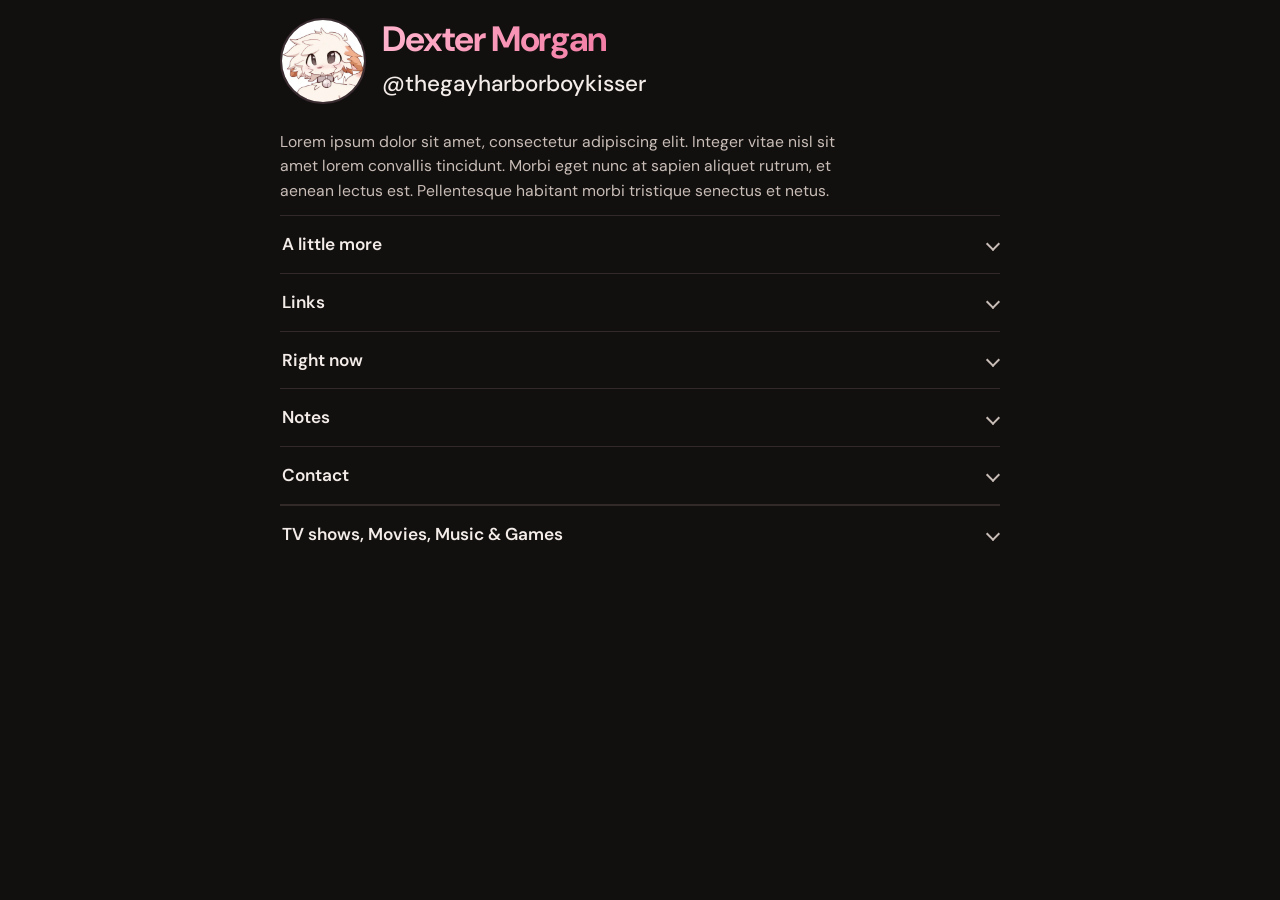
==== commit 094ba0cb: "Refactor HTML structure and styles for player page Updated meta tags, styles, and structure for impr" ====
--- a/indedx.html
+++ b/indedx.html
@@ -1,169 +1,652 @@
 <!DOCTYPE html>
 <html lang="en">
 <head>
-<meta charset="UTF-8">
-<title>Player</title>
-<style>
-  html, body {
-    margin: 0;
-    height: 100%;
-    background: #0e0e10;
-    display: flex;
-    align-items: center;
-    justify-content: center;
-    font-family: -apple-system, BlinkMacSystemFont, "Segoe UI", sans-serif;
-  }
-
-  .player {
-    display: flex;
-    flex-direction: column;
-    align-items: center;
-    gap: 28px;
-  }
-
-  #playBtn {
-    width: 96px;
-    height: 96px;
-    border-radius: 50%;
-    border: none;
-    background: #f2f2f2;
-    cursor: pointer;
-    display: flex;
-    align-items: center;
-    justify-content: center;
-    transition: transform 0.15s ease, background 0.15s ease;
-  }
-
-  #playBtn:hover {
-    background: #ffffff;
-    transform: scale(1.05);
-  }
-
-  #playBtn:active {
-    transform: scale(0.96);
-  }
-
-  #playBtn svg {
-    fill: #0e0e10;
-  }
-
-  .seek-row {
-    display: flex;
-    align-items: center;
-    gap: 12px;
-    width: 320px;
-  }
-
-  #seek {
-    flex: 1;
-    -webkit-appearance: none;
-    appearance: none;
-    height: 4px;
-    border-radius: 2px;
-    background: #3a3a3d;
-    outline: none;
-    cursor: pointer;
-  }
-
-  #seek::-webkit-slider-thumb {
-    -webkit-appearance: none;
-    width: 14px;
-    height: 14px;
-    border-radius: 50%;
-    background: #f2f2f2;
-    cursor: pointer;
-  }
-
-  #seek::-moz-range-thumb {
-    width: 14px;
-    height: 14px;
-    border: none;
-    border-radius: 50%;
-    background: #f2f2f2;
-    cursor: pointer;
-  }
-
-  .time {
-    font-size: 12px;
-    color: #9a9a9e;
-    font-variant-numeric: tabular-nums;
-    width: 38px;
-    text-align: center;
-  }
-</style>
+  <meta charset="utf-8">
+  <meta name="viewport" content="width=device-width, initial-scale=1, viewport-fit=cover">
+  <meta name="theme-color" content="#12100f">
+  <meta name="apple-mobile-web-app-status-bar-style" content="black-translucent">
+  <meta name="color-scheme" content="dark">
+  <title>Dexter Morgan</title>
+  <link rel="icon" href="pfp.png">
+  <link rel="preconnect" href="https://fonts.googleapis.com">
+  <link rel="preconnect" href="https://fonts.gstatic.com" crossorigin>
+  <link href="https://fonts.googleapis.com/css2?family=DM+Sans:ital,opsz,wght@0,9..40,400;0,9..40,500;0,9..40,600;0,9..40,700;1,9..40,400&display=swap" rel="stylesheet">
+  <style>
+    :root {
+      --bg: #12100f;
+      --panel: #1c1716;
+      --line: #322a29;
+      --pink: #ef6d9a;
+      --pink-2: #ff9fbd;
+      --text: #f3ece8;
+      --muted: #c9bdb7;
+    }
+
+    * { box-sizing: border-box; }
+
+    html, body {
+      margin: 0;
+      min-height: 100%;
+      min-height: 100dvh;
+      background: var(--bg);
+      color: var(--text);
+    }
+
+    body {
+      font-family: "DM Sans", "Segoe UI", sans-serif;
+      font-size: 17px;
+      line-height: 1.55;
+      padding: calc(18px + env(safe-area-inset-top)) 20px calc(28px + env(safe-area-inset-bottom));
+    }
+
+    main {
+      width: min(720px, 100%);
+      margin: 0 auto;
+    }
+
+    header {
+      display: grid;
+      grid-template-columns: 86px 1fr;
+      column-gap: 16px;
+      row-gap: 4px;
+      align-items: center;
+    }
+
+    .pfp {
+      width: 86px;
+      height: 86px;
+      border-radius: 50%;
+      object-fit: cover;
+      grid-row: span 2;
+      border: 2px solid #3a2c31;
+      background: #2a2224;
+    }
+
+    h1 {
+      margin: 0;
+      font-size: clamp(1.65rem, 5vw, 2.2rem);
+      font-weight: 700;
+      letter-spacing: -0.03em;
+      line-height: 1.12;
+      color: var(--pink);
+      background: linear-gradient(100deg, #ffb3cc 0%, var(--pink) 48%, #ff7aa8 100%);
+      -webkit-background-clip: text;
+      background-clip: text;
+      -webkit-text-fill-color: transparent;
+    }
+
+    .handle {
+      margin: -2px 0 0;
+      font-size: clamp(1.15rem, 3.5vw, 1.4rem);
+      font-weight: 500;
+      color: var(--text);
+    }
+
+    .bio {
+      grid-column: 1 / -1;
+      margin: 22px 0 8px;
+      max-width: 38em;
+      color: var(--muted);
+      font-size: 0.98rem;
+    }
+
+    .folds {
+      margin-top: 4px;
+      border-top: 1px solid var(--line);
+      border-bottom: 1px solid var(--line);
+    }
+
+    .fold {
+      border-top: 1px solid var(--line);
+    }
+
+    .fold:first-child {
+      border-top: 0;
+    }
+
+    summary {
+      list-style: none;
+      cursor: pointer;
+      display: flex;
+      align-items: center;
+      justify-content: space-between;
+      gap: 12px;
+      padding: 15px 2px;
+      font-size: 1.08rem;
+      font-weight: 600;
+    }
+
+    summary::-webkit-details-marker { display: none; }
+
+    summary::after {
+      content: "";
+      width: 8px;
+      height: 8px;
+      border-right: 2px solid var(--muted);
+      border-bottom: 2px solid var(--muted);
+      transform: rotate(45deg);
+      transition: transform 0.18s ease;
+      flex-shrink: 0;
+    }
+
+    details[open] summary {
+      color: var(--pink-2);
+    }
+
+    details[open] summary::after {
+      transform: rotate(225deg);
+      border-color: var(--pink);
+    }
+
+    .body {
+      padding: 0 2px 18px;
+      color: var(--muted);
+    }
+
+    .body h3, .media h2 {
+      margin: 14px 0 6px;
+      font-size: 1.02rem;
+      font-weight: 600;
+      color: var(--text);
+    }
+
+    .media {
+      margin-top: 0;
+    }
+
+    .media-block + .media-block {
+      margin-top: 28px;
+      padding-top: 18px;
+      border-top: 1px solid var(--line);
+    }
+
+    .media h2 {
+      margin: 0 0 8px;
+      font-size: 1.08rem;
+    }
+
+    .media h3 {
+      margin: 18px 0 8px;
+      font-size: 0.92rem;
+      font-weight: 600;
+      color: var(--muted);
+    }
+
+    .media h3:first-child { margin-top: 0; }
+
+    .music-group + .music-group { margin-top: 18px; }
+
+    .body h3:first-child { margin-top: 0; }
+
+    .body p { margin: 0 0 10px; }
+
+    a.ext {
+      color: var(--pink);
+      text-underline-offset: 3px;
+    }
+
+    a.ext:hover { color: var(--pink-2); }
+
+    .shelf-wrap { margin-top: 6px; }
+
+    .shelf {
+      display: flex;
+      gap: 12px;
+      overflow-x: auto;
+      padding: 6px 2px 10px;
+      scrollbar-color: var(--pink) var(--panel);
+    }
+
+    .card {
+      flex: 0 0 auto;
+      width: 118px;
+    }
+
+    .frame {
+      position: relative;
+      overflow: hidden;
+      border-radius: 8px;
+      background: var(--panel);
+      aspect-ratio: 2 / 3;
+      transform: perspective(700px) rotateX(var(--rx, 0deg)) rotateY(var(--ry, 0deg)) scale(1);
+      transition: transform 0.28s ease;
+      will-change: transform;
+    }
+
+    .frame img {
+      width: 100%;
+      height: 100%;
+      object-fit: cover;
+      display: block;
+    }
+
+    .frame.gone {
+      display: flex;
+      align-items: flex-end;
+      padding: 10px;
+      color: #8d7f7a;
+      font-size: 0.78rem;
+    }
+
+    .frame.gone img { display: none; }
+
+    .frame::after {
+      content: "";
+      position: absolute;
+      inset: 0;
+      background: linear-gradient(115deg, transparent 32%, rgba(255, 210, 225, 0.24) 50%, transparent 68%);
+      transform: translateX(-120%);
+      pointer-events: none;
+    }
+
+    .card:hover .frame {
+      transform: perspective(700px) rotateX(var(--rx, 0deg)) rotateY(var(--ry, 0deg)) scale(1.045) translateY(-3px);
+    }
+
+    .card:hover .frame::after {
+      transform: translateX(120%);
+      transition: transform 0.42s ease;
+    }
+
+    .card span {
+      display: block;
+      margin-top: 7px;
+      font-size: 0.82rem;
+      color: var(--text);
+      line-height: 1.25;
+    }
+
+    .music-shelf .music-card {
+      width: 180px;
+      flex-basis: 180px;
+    }
+
+    .music-card {
+      flex: 0 0 auto;
+    }
+
+    .music-card iframe {
+      display: block;
+      width: 180px;
+      height: 152px;
+      border: 0;
+      border-radius: 10px;
+      background: var(--panel);
+      overflow: hidden;
+    }
+
+    .music-unavailable {
+      width: 180px;
+      height: 180px;
+      display: flex;
+      flex-direction: column;
+      justify-content: flex-end;
+      gap: 4px;
+      padding: 12px;
+      border: 1px solid var(--line);
+      border-radius: 10px;
+      background: var(--panel);
+      color: var(--text);
+    }
+
+    .music-unavailable small {
+      color: var(--muted);
+      font-size: 0.74rem;
+      line-height: 1.2;
+    }
+
+    .music-card .music-title {
+      display: block;
+      margin-top: 7px;
+      color: var(--text);
+      font-size: 0.82rem;
+      line-height: 1.25;
+    }
+
+    .music-card .music-title span {
+      display: block;
+      margin-top: 2px;
+      color: var(--muted);
+      font-size: 0.76rem;
+    }
+
+    .music-shelf {
+      padding-bottom: 6px;
+    }
+
+    .music-embed {
+      position: relative;
+      overflow: hidden;
+      width: 180px;
+      height: 180px;
+      border-radius: 10px;
+      transform: perspective(700px) rotateX(var(--rx, 0deg)) rotateY(var(--ry, 0deg)) scale(1);
+      transition: transform 0.28s ease;
+    }
+
+    .music-card:hover .music-embed {
+      transform: perspective(700px) rotateX(var(--rx, 0deg)) rotateY(var(--ry, 0deg)) scale(1.025) translateY(-2px);
+    }
+
+    @media (max-width: 420px) {
+      header {
+        grid-template-columns: 72px 1fr;
+      }
+      .pfp { width: 72px; height: 72px; }
+    }
+
+    @media (prefers-reduced-motion: reduce) {
+      *, *::before, *::after {
+        animation: none !important;
+        transition: none !important;
+      }
+    }
+  </style>
 </head>
 <body>
-
-<div class="player">
-  <button id="playBtn" aria-label="Play">
-    <svg id="playIcon" width="34" height="34" viewBox="0 0 24 24"><path d="M8 5v14l11-7z"/></svg>
-    <svg id="pauseIcon" width="34" height="34" viewBox="0 0 24 24" style="display:none"><path d="M6 5h4v14H6zM14 5h4v14h-4z"/></svg>
-  </button>
-
-  <div class="seek-row">
-    <span class="time" id="current">0:00</span>
-    <input type="range" id="seek" value="0" min="0" max="100" step="0.1">
-    <span class="time" id="duration">0:00</span>
-  </div>
-</div>
-
-<audio id="audio" src="audio.mp3" preload="metadata"></audio>
-
-<script>
-  const audio = document.getElementById('audio');
-  const playBtn = document.getElementById('playBtn');
-  const playIcon = document.getElementById('playIcon');
-  const pauseIcon = document.getElementById('pauseIcon');
-  const seek = document.getElementById('seek');
-  const currentEl = document.getElementById('current');
-  const durationEl = document.getElementById('duration');
-
-  audio.volume = 1;
-
-  function formatTime(t) {
-    if (!isFinite(t)) return '0:00';
-    const m = Math.floor(t / 60);
-    const s = Math.floor(t % 60).toString().padStart(2, '0');
-    return `${m}:${s}`;
-  }
-
-  playBtn.addEventListener('click', () => {
-    if (audio.paused) {
-      audio.play();
-    } else {
-      audio.pause();
-    }
-  });
-
-  audio.addEventListener('play', () => {
-    playIcon.style.display = 'none';
-    pauseIcon.style.display = '';
-    playBtn.setAttribute('aria-label', 'Pause');
-  });
-
-  audio.addEventListener('pause', () => {
-    playIcon.style.display = '';
-    pauseIcon.style.display = 'none';
-    playBtn.setAttribute('aria-label', 'Play');
-  });
-
-  audio.addEventListener('loadedmetadata', () => {
-    seek.max = audio.duration;
-    durationEl.textContent = formatTime(audio.duration);
-  });
-
-  audio.addEventListener('timeupdate', () => {
-    if (!seek.matches(':active')) {
-      seek.value = audio.currentTime;
-    }
-    currentEl.textContent = formatTime(audio.currentTime);
-  });
-
-  seek.addEventListener('input', () => {
-    audio.currentTime = seek.value;
-    currentEl.textContent = formatTime(seek.value);
-  });
-</script>
-
+  <main>
+    <header>
+      <img class="pfp" src="pfp.png" alt="Dexter Morgan" onerror="this.removeAttribute('src')">
+      <h1>Dexter Morgan</h1>
+      <p class="handle">@thegayharborboykisser</p>
+      <p class="bio">Lorem ipsum dolor sit amet, consectetur adipiscing elit. Integer vitae nisl sit amet lorem convallis tincidunt. Morbi eget nunc at sapien aliquet rutrum, et aenean lectus est. Pellentesque habitant morbi tristique senectus et netus.</p>
+    </header>
+
+    <div class="folds">
+      <details class="fold">
+        <summary>A little more</summary>
+        <div class="body">
+          <p>Lorem ipsum dolor sit amet, consectetur adipiscing elit. Vestibulum ante ipsum primis in faucibus orci luctus et ultrices posuere cubilia curae.</p>
+          <h3>Small header</h3>
+          <p>Copy a block like the one above if you want another title inside a section. Keep it short or let it run. Either is fine.</p>
+        </div>
+      </details>
+
+      <details class="fold">
+        <summary>Links</summary>
+        <div class="body">
+          <p>Anything you want people to click can live here. Regular links open in a new tab.</p>
+          <h3>Around the web</h3>
+          <p>
+            <a class="ext" href="https://dextermorgan.gay" target="_blank" rel="noopener noreferrer">dextermorgan.gay</a><br>
+            <a class="ext" href="https://www.tiktok.com/@thegayharborboykisser" target="_blank" rel="noopener noreferrer">TikTok</a><br>
+            <a class="ext" href="https://discord.com/users/" target="_blank" rel="noopener noreferrer">Discord</a>
+          </p>
+        </div>
+      </details>
+
+      <details class="fold">
+        <summary>Right now</summary>
+        <div class="body">
+          <p>Lorem ipsum dolor sit amet. This one can be whatever you are into this week, a short rant, a song stuck in your head.</p>
+          <h3>Currently</h3>
+          <p>Ut enim ad minim veniam, quis nostrud exercitation ullamco laboris nisi ut aliquip ex ea commodo consequat.</p>
+        </div>
+      </details>
+
+      <details class="fold">
+        <summary>Notes</summary>
+        <div class="body">
+          <p>Lorem ipsum dolor sit amet, consectetur adipiscing elit. Integer vel nisi sit amet lorem tincidunt porttitor.</p>
+          <h3>A bit extra</h3>
+          <p>Sed ut perspiciatis unde omnis iste natus error sit voluptatem accusantium doloremque laudantium.</p>
+        </div>
+      </details>
+
+      <details class="fold">
+        <summary>Contact</summary>
+        <div class="body">
+          <p>If you actually need to reach me, Discord is the easy one. Swap this paragraph when you know what you want it to say.</p>
+          <h3>Best way</h3>
+          <p>Duis aute irure dolor in reprehenderit in voluptate velit esse cillum dolore eu fugiat nulla pariatur.</p>
+        </div>
+      </details>
+    </div>
+
+      <details class="fold media-fold">
+        <summary>TV shows, Movies, Music &amp; Games</summary>
+        <div class="body media">
+          <section class="media-block">
+            <h2>TV shows</h2>
+            <div class="shelf" id="shows"></div>
+          </section>
+
+          <section class="media-block">
+            <h2>Movies</h2>
+            <div class="shelf" id="movies"></div>
+          </section>
+
+          <section class="media-block">
+            <h2>Music</h2>
+            <div class="music-group">
+              <h3>Michael Jackson</h3>
+              <div class="shelf music-shelf" id="music-mj"></div>
+            </div>
+            <div class="music-group">
+              <h3>80s / classics</h3>
+              <div class="shelf music-shelf" id="music-classics"></div>
+            </div>
+            <div class="music-group">
+              <h3>Pop / dance</h3>
+              <div class="shelf music-shelf" id="music-pop"></div>
+            </div>
+            <div class="music-group">
+              <h3>Tame Impala / indie</h3>
+              <div class="shelf music-shelf" id="music-indie"></div>
+            </div>
+            <div class="music-group">
+              <h3>Slowed / alt</h3>
+              <div class="shelf music-shelf" id="music-alt"></div>
+            </div>
+          </section>
+
+          <section class="media-block">
+            <h2>Games</h2>
+            <div class="shelf" id="games"></div>
+          </section>
+        </div>
+      </details>
+  </main>
+
+  <script>
+    var games = [
+      ["game1.png", "Game 1"],
+      ["game2.png", "Game 2"],
+      ["game3.png", "Game 3"],
+      ["game4.png", "Game 4"],
+      ["game5.png", "Game 5"]
+    ];
+
+    var movies = [
+      ["movie1.png", "Movie 1"],
+      ["movie2.png", "Movie 2"],
+      ["movie3.png", "Movie 3"],
+      ["movie4.png", "Movie 4"],
+      ["movie5.png", "Movie 5"]
+    ];
+
+    var shows = [
+      ["tv1.png", "TV Show 1"],
+      ["tv2.png", "TV Show 2"],
+      ["tv3.png", "TV Show 3"],
+      ["tv4.png", "TV Show 4"],
+      ["tv5.png", "TV Show 5"]
+    ];
+
+    /* Spotify embeds: real Spotify players only. */
+    var musicGroups = {
+      "music-mj": [
+        ["Billie Jean", "Michael Jackson", "track", "1Rt3oh7shVSWj6q2MieDHa"],
+        ["Thriller", "Michael Jackson", "album", "2ANVost0y2y52ema1E9xAZ"],
+        ["Beat It", "Michael Jackson", "track", "3X9R7v8mJ1au8gDqfHKbnm"],
+        ["Smooth Criminal (Radio Edit)", "Michael Jackson", "track", "3Qqefdfw2gWGwLJisprqE8"],
+        ["Bad", "Michael Jackson", "track", "1PFuMplfyEtFQGGl1359sW"],
+        ["They Don't Care About Us", "Michael Jackson", "track", "0sESwMFXTMhvZUfjKKnKz1"],
+        ["Black Or White", "Michael Jackson", "track", "5QV4Jdgi69Y3FLmsUZfftB"]
+      ],
+      "music-classics": [
+        ["Everything She Wants", "Wham!", "track", "5hXEcqQhEjfZdbIZLO8mf2"],
+        ["Eye of the Tiger", "Survivor", "track", "7kZS30ejAopKtmJN3JBLda"],
+        ["I'm Still Standing", "Elton John", "track", "0lzpfrTARexLFXEACKSXTh"],
+        ["I Was Made For Lovin' You", "KISS", "track", "1dVd6BEOhhn9IKdthU8CKD"],
+        ["Burning Heart", "Survivor", "track", "2avaSeKHI5l4sLruVfLdi2"],
+        ["It's My Life", "Bon Jovi", "track", "0v1XpBHnsbkCn7iJ9Ucr1l"],
+        ["Uptown Girl", "Billy Joel", "track", "4Wl0E2btqhCJVmIQJYWgjE"],
+        ["Stayin' Alive", "Bee Gees", "track", "2xSXw1EqGSAKc1e4TPaQvV"]
+      ],
+      "music-pop": [
+        ["Counting Stars", "OneRepublic", "track", "0QLg7FnwdX3Ud5YJIgIEV7"],
+        ["High Hopes", "Panic! At The Disco", "track", "3ZfDLRo0NzEpcDT2Yg5UJi"],
+        ["Poker Face", "Lady Gaga", "track", "6rHTPcAlGJoK2sxfUtqMr7"],
+        ["Rockabye (feat. Sean Paul & Anne-Marie)", "Clean Bandit, Sean Paul, Anne-Marie", "track", "29LAxrFTnln2yr5QgMYP0R"],
+        ["Just Dance", "Lady Gaga, Colby O'Donis", "track", "1CK4cysjAXazotGBl11PkV"],
+        ["Give Me Everything (feat. Nayer)", "Pitbull, AFROJACK, Ne-Yo, Nayer", "track", "3QFbOgWOqXEtOD02FMcX7K"],
+        ["Can't Hold Us (feat. Ray Dalton)", "Macklemore & Ryan Lewis, Ray Dalton", "track", "0V9p8zmOlUHc72a5lRew2A"],
+        ["You Belong With Me", "Taylor Swift", "track", "1GEBsLDvJGw7kviySRI6GX"],
+        ["Call Me Maybe", "Carly Rae Jepsen", "track", "6J31PvdQWH51dLhpu7sK4C"],
+        ["That's What I Want", "Lil Nas X", "spotify-search-needed", null],
+        ["INDUSTRY BABY", "Lil Nas X, Jack Harlow", "track", "0Dkviqf6u4mfF44MXCsvs6"],
+        ["As It Was", "Harry Styles", "track", "4Dvkj6JhhA12EX05fT7y2e"],
+        ["Sweet but Psycho", "Ava Max", "track", "7eJUKvmg9Q8wVY8UNo8Q9N"],
+        ["Timber", "Pitbull, Kesha", "track", "3cHyrEgdyYRjgJKSOiOtcS"],
+        ["One Kiss (with Dua Lipa)", "Calvin Harris, Dua Lipa", "track", "76dIZzTdrNO15mGBrU3MHi"],
+        ["Levitating (feat. DaBaby)", "Dua Lipa, DaBaby", "track", "4ilQ8Gj49nptzso9T4uz9G"]
+      ],
+      "music-indie": [
+        ["Let It Happen", "Tame Impala", "track", "7uARi9Dk8wQ5gU4kOG1GeW"],
+        ["The Less I Know The Better", "Tame Impala", "track", "22yKDHVR2o5O0s2oL02UcE"],
+        ["Borderline", "Tame Impala", "track", "5hM5arv9KDbCHS0k9uqwjr"],
+        ["Borderline", "6arelyhuman", "spotify-search-needed", null],
+        ["Somebody That I Used To Know", "Gotye, Kimbra", "track", "6NT1jkthh6pIqDX8i0WteZ"]
+      ],
+      "music-alt": [
+        ["FALL FROM THE SKY PT. 2 - SLOWED", "RomancePlanet, STAKILLAZ", "track", "7bDjNi0Jj26PRFSziZJphr"],
+        ["Faster n Harder - Slowed & Reverbed", "Sassy Scene, 6arelyhuman", "track", "1qIX2OmGYMuo0qdXVnADP9"],
+        ["did i tell u that i miss u", "adore", "album", "0pedkI7nWlHCeiluBRLF7O"],
+        ["Versatile - Slowed", "LP Rythm", "spotify-search-needed", null],
+        ["Monolith", "Twin Tribes", "track", "4T1oZ3UAFKbraSp5JAISWW"],
+        ["tesla - slowed electro mix", "Fixupboy", "album", "1gTkWCaSwTE1HJI723Z3E2"],
+        ["Nope your too late i already died", "wifiskeleton, i wanna be a jack-o-lantern", "album", "16g3MJk9OmtNXwRrrPMPUK"]
+      ]
+    };
+
+    function fillShelf(id, items) {
+      var root = document.getElementById(id);
+      if (!root) return;
+      root.innerHTML = "";
+      items.forEach(function (item) {
+        var card = document.createElement("article");
+        card.className = "card";
+
+        var frame = document.createElement("div");
+        frame.className = "frame";
+
+        var img = document.createElement("img");
+        img.src = item[0];
+        img.alt = item[1];
+        img.addEventListener("error", function () {
+          frame.classList.add("gone");
+          frame.appendChild(document.createTextNode("add " + item[0]));
+        });
+
+        var name = document.createElement("span");
+        name.textContent = item[1];
+
+        frame.appendChild(img);
+        card.appendChild(frame);
+        card.appendChild(name);
+        root.appendChild(card);
+      });
+      addTiltHandlers(root);
+    }
+
+    function fillMusicShelf(id, items) {
+      var root = document.getElementById(id);
+      if (!root || root.dataset.filled === "1") return;
+      root.dataset.filled = "1";
+
+      items.forEach(function (item) {
+        var title = item[0];
+        var artist = item[1];
+        var type = item[2];
+        var spotifyId = item[3];
+        var card = document.createElement("article");
+        card.className = "music-card";
+
+        if (type === "track" || type === "album") {
+          var embed = document.createElement("div");
+          embed.className = "music-embed";
+
+          var iframe = document.createElement("iframe");
+          var uriType = type === "album" ? "album" : "track";
+          // This is Spotify's normal generated embed player, not a link to the track page.
+          iframe.src = "https://open.spotify.com/embed/" + uriType + "/" + spotifyId + "?utm_source=generator&theme=0";
+          iframe.width = "180";
+          iframe.height = "152";
+          iframe.frameBorder = "0";
+          iframe.title = title + " — " + artist;
+          iframe.loading = "lazy";
+          iframe.allow = "autoplay; clipboard-write; encrypted-media; fullscreen; picture-in-picture; web-share";
+          iframe.setAttribute("allowfullscreen", "");
+          embed.appendChild(iframe);
+          card.appendChild(embed);
+        } else {
+          var unavailable = document.createElement("div");
+          unavailable.className = "music-unavailable";
+          unavailable.innerHTML = '<strong>' + htmlEscape(title) + '</strong><small>Spotify direct embed not found</small>';
+          card.appendChild(unavailable);
+        }
+
+        root.appendChild(card);
+      });
+    }
+
+    function htmlEscape(value) {
+      return String(value)
+        .replace(/&/g, "&amp;")
+        .replace(/</g, "&lt;")
+        .replace(/>/g, "&gt;")
+        .replace(/\"/g, "&quot;")
+        .replace(/'/g, "&#039;");
+    }
+
+    function addTiltHandlers(root) {
+      root.querySelectorAll(".card, .music-card").forEach(function (card) {
+        var frame = card.querySelector(".frame, .music-embed, .music-link-card");
+        if (!frame || card.dataset.tiltReady === "1") return;
+        card.dataset.tiltReady = "1";
+        card.addEventListener("mousemove", function (e) {
+          var r = frame.getBoundingClientRect();
+          var x = (e.clientX - r.left) / r.width;
+          var y = (e.clientY - r.top) / r.height;
+          frame.style.setProperty("--ry", ((0.5 - x) * 5).toFixed(2) + "deg");
+          frame.style.setProperty("--rx", ((y - 0.5) * 5).toFixed(2) + "deg");
+        });
+        card.addEventListener("mouseleave", function () {
+          frame.style.setProperty("--rx", "0deg");
+          frame.style.setProperty("--ry", "0deg");
+        });
+      });
+    }
+
+    fillShelf("games", games);
+    fillShelf("movies", movies);
+    fillShelf("shows", shows);
+
+    var mediaFold = document.querySelector(".media-fold");
+    if (mediaFold) {
+      mediaFold.addEventListener("toggle", function () {
+        if (!mediaFold.open) return;
+        Object.keys(musicGroups).forEach(function (id) {
+          fillMusicShelf(id, musicGroups[id]);
+        });
+        addTiltHandlers(mediaFold);
+      });
+    }
+
+    document.querySelectorAll("details").forEach(function (d) {
+      d.open = false;
+    });
+  </script>
 </body>
 </html>
